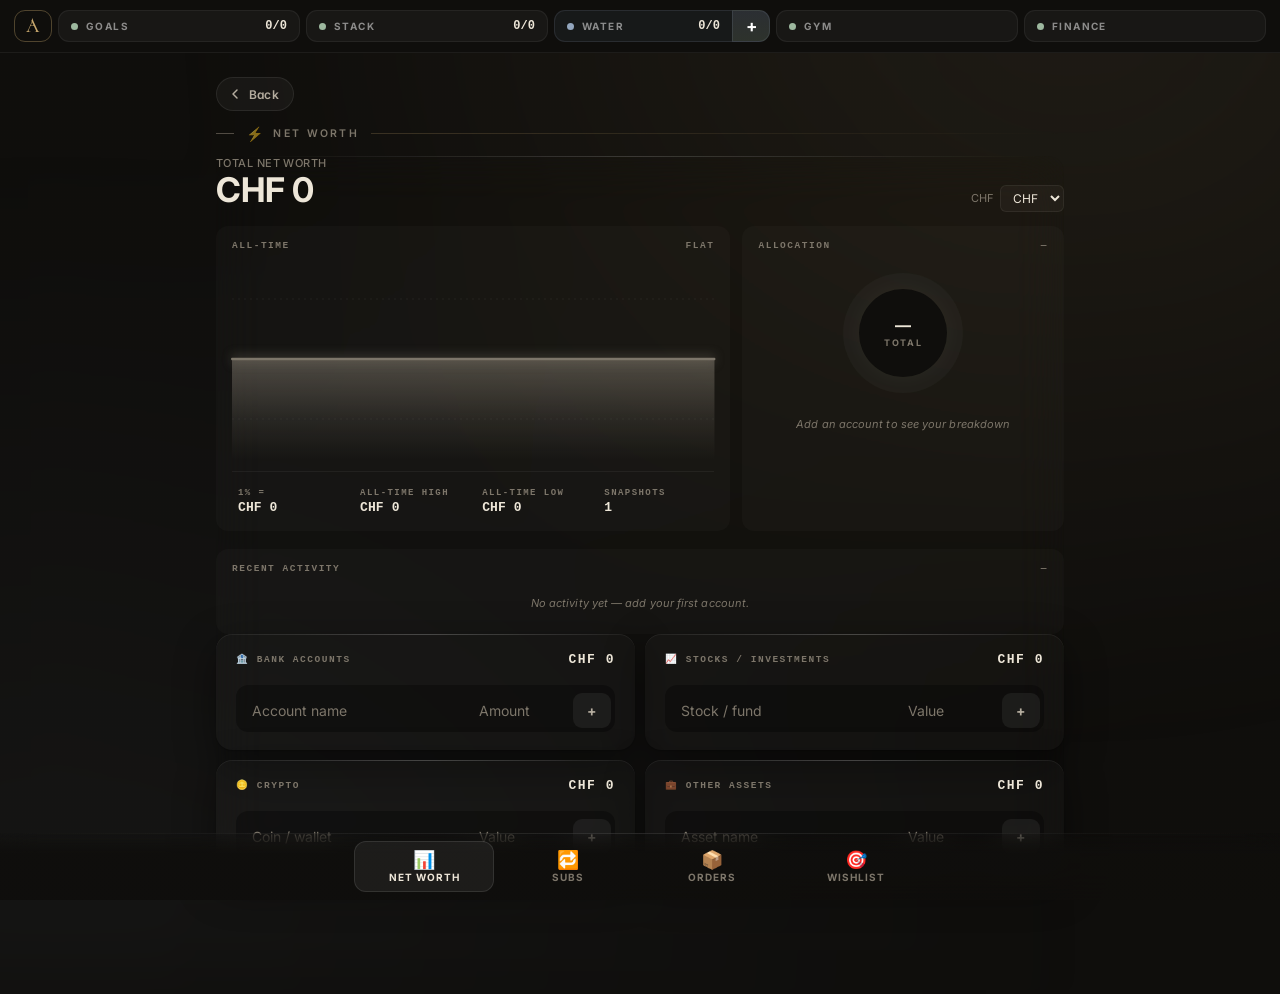
==== finance.html @ 8e0b755c "Restyle site with a quiet luxury theme Add shared theme.css (serif headings, warm charcoal, ivory te" ====
<!DOCTYPE html>
<html lang="en">
<head>
<meta charset="UTF-8">
<meta name="viewport" content="width=device-width, initial-scale=1, maximum-scale=1, user-scalable=no, viewport-fit=cover">
<meta name="theme-color" content="#0F0E0C">
<meta name="apple-mobile-web-app-status-bar-style" content="black-translucent">
<title>Finances</title>
<script src="topbar.js" defer></script>
<style>
:root {
  --bg: #0F0E0C;
  --bg-deep: #0F0E0C;
  --bg-card: rgba(255, 255, 255, 0.04);
  --bg-secondary: rgba(255, 255, 255, 0.035);
  --glass-bg: rgba(255, 255, 255, 0.04);
  --glass-border: transparent;
  --glass-border-strong: transparent;
  --glass-shadow:
    0 1px 0 0 rgba(255, 255, 255, 0.06) inset,
    0 12px 40px rgba(0, 0, 0, 0.45),
    0 1px 2px rgba(0, 0, 0, 0.25);
  --text-primary: #EDE6D8;
  --text-secondary: #B5AD9F;
  --text-tertiary: #7D766A;
  --text-quaternary: #4F4A42;
  --border: transparent;
  --border-soft: transparent;
  --accent: #E07658;
  --success: #9DB89F;
  --warning: #C9A96E;
  --danger: #C98A7A;
  --radius-sm: 8px;
  --radius-md: 12px;
  --radius-lg: 16px;
  --font: -apple-system, BlinkMacSystemFont, "Inter", "Segoe UI", Roboto, Helvetica, Arial, sans-serif;
  --font-mono: ui-monospace, "SF Mono", Menlo, Consolas, monospace;
  color-scheme: dark;
}

* { box-sizing: border-box; margin: 0; padding: 0; }

html, body {
  background: var(--bg-deep);
  color: var(--text-primary);
  font-family: var(--font);
  -webkit-font-smoothing: antialiased;
  min-height: 100%;
}

/* Backdrop — black with subtle warm + cool washes */
body::before {
  content: '';
  position: fixed;
  inset: -10%;
  z-index: -2;
  background:
    radial-gradient(60% 45% at 82% 14%, rgba(201, 169, 110, 0.16) 0%, transparent 55%),
    radial-gradient(55% 45% at 18% 90%, rgba(180, 180, 200, 0.06) 0%, transparent 55%),
    linear-gradient(180deg, #0F0E0C 0%, #0F0E0C 100%);
  filter: blur(40px) saturate(1.05);
  pointer-events: none;
}
body::after {
  content: '';
  position: fixed;
  inset: 0;
  z-index: -1;
  background-image: radial-gradient(rgba(255,255,255,0.014) 1px, transparent 1px);
  background-size: 3px 3px;
  opacity: 0.7;
  pointer-events: none;
}

.shell {
  max-width: 880px;
  margin: 0 auto;
  padding: 24px 16px 100px;   /* extra bottom padding so tab bar doesn't cover content */
}

/* ===== Back to dashboard ===== */
.fin-back-btn {
  display: inline-flex;
  align-items: center;
  gap: 6px;
  padding: 8px 14px 8px 10px;
  margin: 0 0 14px;
  background: rgba(255,255,255,0.04);
  border: 1px solid rgba(255,255,255,0.08);
  border-radius: 999px;
  color: var(--text-secondary);
  font-family: var(--font);
  font-size: 12px;
  font-weight: 600;
  letter-spacing: 0.02em;
  text-decoration: none;
  -webkit-tap-highlight-color: transparent;
  transition: background 0.15s ease, color 0.15s ease;
}
.fin-back-btn:hover, .fin-back-btn:active {
  background: rgba(255,255,255,0.07);
  color: var(--text-primary);
}
.fin-back-btn svg { display: block; }

/* ===== Bottom tab bar ===== */
.bottom-tabs {
  position: fixed;
  bottom: 0; left: 0; right: 0;
  z-index: 100;
  display: flex;
  justify-content: center;
  gap: 4px;
  padding: 8px max(12px, env(safe-area-inset-left)) calc(8px + env(safe-area-inset-bottom)) max(12px, env(safe-area-inset-right));
  background: linear-gradient(180deg, transparent, rgba(15, 14, 12,0.92) 30%);
  backdrop-filter: blur(20px);
  -webkit-backdrop-filter: blur(20px);
}
.bottom-tabs::before {
  content: '';
  position: absolute;
  top: 0; left: 12px; right: 12px;
  height: 1px;
  background: linear-gradient(90deg, transparent, rgba(255,255,255,0.10), transparent);
  pointer-events: none;
}
.bot-tab {
  flex: 1; max-width: 140px;
  display: flex; flex-direction: column; align-items: center; gap: 2px;
  background: transparent;
  border: 1px solid transparent;
  color: var(--text-tertiary);
  padding: 9px 14px 8px;
  border-radius: 12px;
  font-family: inherit;
  cursor: pointer;
  -webkit-tap-highlight-color: transparent;
  transition: background 0.15s, color 0.15s, border-color 0.15s;
}
.bot-tab:hover { color: var(--text-secondary); background: rgba(255,255,255,0.025); }
.bot-tab.active {
  color: var(--text-primary);
  background: rgba(255,255,255,0.06);
  border-color: rgba(255,255,255,0.10);
}
.bot-tab-icon { font-size: 18px; line-height: 1; }
.bot-tab-label {
  font-size: 10px; font-weight: 700;
  letter-spacing: 0.10em;
  text-transform: uppercase;
}

/* Sections: hide non-active when bottom tabs are in use */
.section[hidden] { display: none !important; }

/* Hide scrollbars everywhere */
html, body { scrollbar-width: none; -ms-overflow-style: none; }
*::-webkit-scrollbar { width: 0 !important; height: 0 !important; display: none !important; }

/* Section title with reorder controls */
.section { margin-bottom: 18px; }
.section-title {
  font-size: 10.5px;
  font-weight: 700;
  letter-spacing: 0.18em;
  text-transform: uppercase;
  color: var(--text-tertiary);
  margin-bottom: 14px;
  display: flex;
  align-items: center;
  gap: 12px;
}
.section-title::before {
  content: '';
  width: 18px;
  height: 1px;
  background: var(--text-tertiary);
  opacity: 0.6;
}
.section-title-text { display: inline-flex; align-items: center; gap: 8px; }
.section-title-text::before {
  content: '⚡';
  font-size: 14px;
  color: var(--text-tertiary);
  opacity: 0.5;
}
.section-reorder { display: inline-flex; gap: 6px; opacity: 0.5; }
.section-reorder button {
  background: transparent;
  border: none;
  color: var(--text-tertiary);
  cursor: pointer;
  font-size: 12px;
  padding: 0 4px;
  font-family: inherit;
  -webkit-tap-highlight-color: transparent;
}
.section-reorder button:hover { color: var(--text-primary); }
.section-title::after {
  content: '';
  flex: 1;
  height: 1px;
  background: linear-gradient(90deg, rgba(255,255,255,0.08), transparent);
}

/* Card */
.card {
  background: var(--glass-bg);
  border: 1px solid var(--glass-border);
  border-radius: var(--radius-lg);
  padding: 18px 20px;
  margin-bottom: 10px;
  backdrop-filter: blur(24px) saturate(1.2);
  -webkit-backdrop-filter: blur(24px) saturate(1.2);
  box-shadow: var(--glass-shadow);
  position: relative;
  overflow: hidden;
}
.card::before {
  content: '';
  position: absolute;
  top: 0; left: 14px; right: 14px;
  height: 1px;
  background: linear-gradient(90deg, transparent, rgba(255,255,255,0.16), transparent);
  pointer-events: none;
}
.card-grid {
  display: grid;
  grid-template-columns: repeat(auto-fit, minmax(220px, 1fr));
  gap: 10px;
}

/* Tag pills */
.tag {
  display: inline-flex;
  align-items: center;
  gap: 5px;
  font-size: 10.5px;
  padding: 3px 9px 3px 8px;
  border-radius: 999px;
  margin: 2px;
  font-weight: 700;
  letter-spacing: 0.04em;
  border: none;
  background: rgba(255, 255, 255, 0.05);
  color: var(--text-secondary);
  font-family: var(--font-mono);
  text-transform: uppercase;
}
.tag::before {
  content: '';
  width: 5px; height: 5px;
  border-radius: 50%;
  flex-shrink: 0;
  background: rgba(255,255,255,0.30);
}
.tag-green::before { background: #9DB89F; box-shadow: 0 0 6px rgba(157, 184, 159,0.55); }
.tag-green { background: rgba(157, 184, 159, 0.10); color: #8EE9B7; }
.pill-group { display: flex; flex-wrap: wrap; gap: 4px; margin-bottom: 10px; }

/* Empty state */
.empty-state {
  font-size: 11px;
  font-weight: 700;
  letter-spacing: 0.10em;
  text-transform: uppercase;
  color: var(--text-tertiary);
  text-align: center;
  padding: 16px 0;
  font-family: var(--font-mono);
  display: flex;
  align-items: center;
  justify-content: center;
  gap: 8px;
}
.empty-state::before {
  content: '';
  width: 5px; height: 5px;
  border-radius: 50%;
  background: var(--text-quaternary);
  flex-shrink: 0;
}

/* Quick-add composer */
.quick-add {
  display: flex;
  gap: 6px;
  align-items: stretch;
  margin-top: 10px;
  padding: 4px;
  background: rgba(0, 0, 0, 0.30);
  border-radius: 12px;
  border: none;
}
.quick-add input,
.quick-add input[type="text"],
.quick-add input[type="number"],
.quick-add input[type="date"],
.quick-add select {
  flex: 1;
  min-width: 0;
  background: transparent;
  border: none;
  outline: none;
  color: var(--text-primary);
  padding: 9px 12px;
  font-family: inherit;
  font-size: 14px;
}
.quick-add input::placeholder { color: var(--text-tertiary); }
.quick-add-btn {
  padding: 0 14px;
  background: rgba(255,255,255,0.06);
  border: none;
  color: var(--text-secondary);
  border-radius: 9px;
  font-family: inherit;
  font-size: 14px;
  font-weight: 700;
  cursor: pointer;
  white-space: nowrap;
}
.quick-add-btn:hover { background: rgba(255,255,255,0.12); color: var(--text-primary); }
.quick-add-btn:active { transform: scale(0.96); }

/* Custom list rows */
.custom-item {
  display: flex;
  align-items: center;
  gap: 10px;
  padding: 9px 12px;
  background: rgba(255,255,255,0.025);
  border: none;
  border-radius: 10px;
  margin-bottom: 5px;
  font-size: 13px;
  color: var(--text-primary);
}
.custom-item:hover { background: rgba(255,255,255,0.05); }
.custom-item .item-dot {
  width: 5px; height: 5px;
  border-radius: 50%;
  background: rgba(255,255,255,0.30);
  flex-shrink: 0;
}
.custom-item span { flex: 1; word-break: break-word; }
.custom-item .delete-x {
  background: transparent;
  border: none;
  color: var(--text-tertiary);
  cursor: pointer;
  font-size: 16px;
  padding: 2px 6px;
  border-radius: 6px;
  opacity: 0.5;
}
.custom-item:hover .delete-x { opacity: 1; }
.custom-item .delete-x:hover { color: #C98A7A; background: rgba(201, 138, 122,0.10); }

/* Inline label eyebrow */
.label {
  font-size: 9.5px;
  color: var(--text-tertiary);
  margin-bottom: 10px;
  font-weight: 800;
  text-transform: uppercase;
  letter-spacing: 0.16em;
  font-family: var(--font-mono);
}

/* ===== Net Worth ===== */
.nw-list { font-size: 13px; }
.nw-row {
  display: flex; justify-content: space-between; align-items: center;
  padding: 5px 0; gap: 8px; min-width: 0;
}
.nw-name {
  color: var(--text-primary); flex: 1 1 auto; min-width: 0;
  overflow: hidden; text-overflow: ellipsis; white-space: nowrap;
}
.nw-amt {
  font-weight: 600; color: var(--text-primary); flex-shrink: 0;
  font-variant-numeric: tabular-nums; font-family: var(--font-mono);
  font-size: 12px; white-space: nowrap;
}
.nw-name-edit, .nw-amt-edit {
  cursor: pointer; border-radius: 4px;
  padding: 2px 4px; margin: -2px -4px;
}
.nw-name-edit:hover, .nw-amt-edit:hover { background: rgba(255, 255, 255, 0.06); }
.nw-del {
  background: none; border: none;
  color: var(--text-tertiary); cursor: pointer;
  font-size: 14px; padding: 0 4px; line-height: 1;
  flex-shrink: 0;
}
.nw-del:hover { color: var(--danger); }

.nw-subcard {
  background: rgba(255,255,255,0.025) !important;
  border: none;
  margin-bottom: 0;
  min-width: 0;
  display: flex;
  flex-direction: column;
}
.nw-subcard .quick-add {
  border-top: none !important;
  display: grid;
  grid-template-columns: 1fr 100px auto;
  gap: 6px;
  align-items: stretch;
  margin-top: 8px;
  padding-top: 8px;
}
.nw-subcard .quick-add input {
  min-width: 0; width: 100%; max-width: none !important;
}
#netWorthTotal + * + .card-grid,
.section .card .card-grid {
  display: grid;
  grid-template-columns: repeat(2, minmax(0, 1fr));
  gap: 10px;
}
@media (max-width: 720px) {
  .section .card .card-grid { grid-template-columns: 1fr; }
}

/* Stock-style net-worth chart */
.nw-chart-wrap {
  margin: 14px 0 18px;
  padding: 14px 16px 12px;
  background: rgba(255, 255, 255, 0.025);
  border: none;
  border-radius: 12px;
  position: relative;
  overflow: hidden;
}
.nw-chart-head {
  display: flex;
  justify-content: space-between;
  align-items: center;
  margin-bottom: 8px;
  font-size: 9.5px;
  font-weight: 800;
  letter-spacing: 0.16em;
  text-transform: uppercase;
  font-family: var(--font-mono);
}
.nw-chart-label { color: var(--text-tertiary); }
.nw-chart-delta { font-variant-numeric: tabular-nums; color: var(--text-tertiary); }
.nw-chart-delta.up   { color: #9DB89F; }
.nw-chart-delta.down { color: #C98A7A; }
.nw-chart-svg {
  display: block;
  width: 100%;
  height: 200px;
  color: var(--text-tertiary);
  overflow: visible;
  transition: color 0.4s ease;
}
.nw-chart-grid {
  stroke: rgba(255,255,255,0.05);
  stroke-width: 1;
  stroke-dasharray: 2 4;
  vector-effect: non-scaling-stroke;
}
.nw-chart-empty {
  position: absolute;
  inset: 28px 16px 12px;
  font-size: 11px;
  color: var(--text-tertiary);
  text-align: center;
  font-style: italic;
  display: flex;
  align-items: center;
  justify-content: center;
  pointer-events: none;
}
.nw-chart-wrap.has-data .nw-chart-empty { display: none; }

/* Stats overlay sitting at the bottom of the chart card */
.nw-chart-stats {
  display: grid;
  grid-template-columns: repeat(4, 1fr);
  gap: 6px;
  margin-top: 12px;
  padding-top: 12px;
  border-top: 1px solid rgba(255,255,255,0.05);
}
@media (max-width: 720px) {
  .nw-chart-stats { grid-template-columns: repeat(2, 1fr); }
}
.nw-stat {
  display: flex; flex-direction: column; gap: 2px;
  padding: 4px 6px;
}
.nw-stat-label {
  font-size: 9px; letter-spacing: 0.16em; font-weight: 800;
  text-transform: uppercase; color: var(--text-tertiary);
  font-family: var(--font-mono);
}
.nw-stat-val {
  font-size: 13px; font-weight: 700;
  color: var(--text-primary);
  font-variant-numeric: tabular-nums;
  font-family: var(--font-mono);
  white-space: nowrap;
  overflow: hidden;
  text-overflow: ellipsis;
}

/* Two-column overview row: line chart + donut */
.nw-overview-grid {
  display: grid;
  grid-template-columns: 1.6fr 1fr;
  gap: 12px;
  margin: 14px 0 18px;
  align-items: stretch;
}
@media (max-width: 720px) {
  .nw-overview-grid { grid-template-columns: 1fr; }
}
.nw-overview-grid .nw-chart-wrap { margin: 0; }
.nw-donut-wrap {
  position: relative;
  padding: 14px 16px 12px;
  background: rgba(255, 255, 255, 0.025);
  border-radius: 12px;
  display: flex;
  flex-direction: column;
}
.nw-donut-stage {
  position: relative;
  width: 140px;
  height: 140px;
  margin: 4px auto 6px;
}
.nw-donut-svg {
  width: 140px; height: 140px;
  transform: rotate(-90deg);
  display: block;
}
.nw-donut-svg path {
  transition: opacity 0.18s, filter 0.25s;
}
/* Soft fade glow on the WHOLE donut, not per-path — much subtler, no outline */
.nw-donut-stage::after {
  content: '';
  position: absolute;
  inset: 18px;
  border-radius: 50%;
  background: radial-gradient(circle at center,
    rgba(157, 184, 159,0.18) 0%,
    rgba(157, 184, 159,0.08) 40%,
    transparent 70%);
  filter: blur(10px);
  pointer-events: none;
  z-index: -1;
}
.nw-donut-svg:hover path { opacity: 0.5; }
.nw-donut-svg path:hover { opacity: 1; }
.nw-donut-center {
  position: absolute; inset: 0;
  display: flex; flex-direction: column;
  align-items: center; justify-content: center;
  pointer-events: none;
  text-align: center;
}
.nw-donut-num {
  font-size: 16px; font-weight: 700;
  font-variant-numeric: tabular-nums;
  letter-spacing: -0.015em;
  color: var(--text-primary);
  line-height: 1;
}
.nw-donut-sub {
  font-size: 9px; letter-spacing: 0.18em; font-weight: 700;
  text-transform: uppercase; color: var(--text-tertiary);
  margin-top: 4px;
}
.nw-donut-empty {
  text-align: center;
  font-size: 11px; color: var(--text-tertiary);
  padding: 8px 0;
  font-style: italic;
}
.nw-donut-empty.hidden { display: none; }
.nw-donut-legend {
  margin-top: 8px;
  display: flex; flex-direction: column; gap: 4px;
}
.nw-leg {
  display: grid; grid-template-columns: 8px 1fr auto;
  gap: 8px; align-items: center;
  font-size: 11px;
  padding: 4px 6px;
  border-radius: 6px;
  font-variant-numeric: tabular-nums;
}
.nw-leg-dot {
  width: 8px; height: 8px; border-radius: 50%;
  box-shadow: 0 0 6px currentColor;
}
.nw-leg-name { color: var(--text-secondary); }
.nw-leg-pct {
  color: var(--text-primary); font-weight: 700;
  font-family: var(--font-mono);
  font-size: 10.5px;
}

/* ===== Activity log ===== */
.nw-activity {
  margin-top: 14px;
  padding: 14px 16px 12px;
  background: rgba(255, 255, 255, 0.025);
  border-radius: 12px;
}
.nw-activity-h {
  display: flex;
  justify-content: space-between;
  align-items: center;
  margin-bottom: 10px;
  font-size: 9.5px;
  font-weight: 800;
  letter-spacing: 0.16em;
  text-transform: uppercase;
  font-family: var(--font-mono);
}
.nw-activity-list {
  display: flex; flex-direction: column; gap: 6px;
  /* Show ~3 rows then scroll. Each row is ~44px + 6px gap. */
  max-height: 156px;
  overflow-y: auto;
  scrollbar-width: thin;
}
/* Subtle scroll affordance — shows there's more below */
.nw-activity-list::-webkit-scrollbar { width: 4px !important; display: block !important; }
.nw-activity-list::-webkit-scrollbar-thumb { background: rgba(255,255,255,0.10); border-radius: 2px; }
.nw-activity-list::-webkit-scrollbar-track { background: transparent; }
.nw-activity-row {
  display: grid; grid-template-columns: 4px 1fr auto auto;
  gap: 10px; align-items: center;
  padding: 8px 12px;
  background: rgba(255,255,255,0.025);
  border-radius: 8px;
  font-size: 12.5px;
  transition: background 0.15s;
}
.nw-activity-row:hover { background: rgba(255,255,255,0.05); }
.nw-activity-bar {
  width: 4px; height: 24px; border-radius: 2px;
  flex-shrink: 0;
  box-shadow: 0 0 6px currentColor;
}
.nw-activity-info {
  min-width: 0;
  display: flex; flex-direction: column; gap: 1px;
}
.nw-activity-name {
  color: var(--text-primary); font-weight: 600;
  white-space: nowrap; overflow: hidden; text-overflow: ellipsis;
  font-size: 13px;
}
.nw-activity-meta {
  font-size: 10.5px; color: var(--text-tertiary);
  font-family: var(--font-mono);
  letter-spacing: 0.04em;
  text-transform: uppercase;
}
.nw-activity-amt {
  font-size: 13px; font-weight: 700;
  font-variant-numeric: tabular-nums;
  font-family: var(--font-mono);
  white-space: nowrap;
}
.nw-activity-amt.up   { color: #9DB89F; }
.nw-activity-amt.down { color: #C98A7A; }
.nw-activity-date {
  font-size: 10.5px; color: var(--text-tertiary);
  font-family: var(--font-mono);
  white-space: nowrap;
  font-variant-numeric: tabular-nums;
}
.nw-activity-empty {
  text-align: center; padding: 12px 0;
  color: var(--text-tertiary); font-size: 11px;
  font-style: italic;
}
.nw-activity-empty.hidden { display: none; }
.nw-activity-list.hidden { display: none; }

/* ============================================================
   ORDERS — full-spec form (name, cost, ccy, from-category, date)
   ============================================================ */
.ord-add-card {
  background: rgba(255,255,255,0.025) !important;
  border: 1px solid rgba(255,255,255,0.05) !important;
}
.ord-add-eyebrow {
  font-size: 10px; letter-spacing: 0.18em; font-weight: 800;
  text-transform: uppercase; color: var(--text-tertiary);
  font-family: var(--font-mono);
  margin-bottom: 10px;
}
.ord-add-grid {
  display: grid;
  grid-template-columns: 1.6fr 1fr 0.8fr 1.1fr 1.1fr auto;
  gap: 6px; align-items: stretch;
  padding: 4px;
  background: rgba(0, 0, 0, 0.30);
  border-radius: 12px;
}
@media (max-width: 720px) {
  .ord-add-grid { grid-template-columns: 1fr 1fr; }
  .ord-add-grid .ord-input-name { grid-column: 1 / -1; }
  .ord-add-grid .ord-add-btn    { grid-column: 1 / -1; }
}
.ord-input {
  background: transparent; border: none; outline: none;
  color: var(--text-primary);
  font-family: inherit; font-size: 13px;
  padding: 9px 10px;
  min-width: 0;
  -moz-appearance: textfield;
}
.ord-input::-webkit-outer-spin-button,
.ord-input::-webkit-inner-spin-button { -webkit-appearance: none; margin: 0; }
.ord-input::placeholder { color: var(--text-tertiary); }
.ord-input-cost { text-align: right; font-variant-numeric: tabular-nums; font-weight: 600; }
.ord-input-ccy, .ord-input-from {
  background: rgba(255,255,255,0.04);
  border-radius: 8px;
  cursor: pointer; font-weight: 600;
  appearance: none; -webkit-appearance: none;
  text-align: center;
}
.ord-input-from { font-size: 12px; }
.ord-add-btn {
  padding: 0 14px;
  background: linear-gradient(180deg, #9DB89F, #4ED4A0);
  color: #04201A; border: none;
  border-radius: 9px;
  font-family: inherit; font-size: 13px; font-weight: 700;
  cursor: pointer; white-space: nowrap;
  box-shadow: 0 4px 14px rgba(157, 184, 159,0.22);
  transition: transform 0.12s, box-shadow 0.18s;
}
.ord-add-btn:hover { transform: translateY(-1px); box-shadow: 0 6px 18px rgba(157, 184, 159,0.36); }
.ord-add-btn:active { transform: scale(0.97); }
.ord-add-preview {
  margin-top: 10px; padding: 8px 12px;
  background: rgba(157, 184, 159,0.06);
  border: 1px solid rgba(157, 184, 159,0.14);
  border-radius: 8px;
  font-size: 12px; color: var(--text-secondary);
  font-family: var(--font-mono);
}
.ord-add-preview.warn { background: rgba(201, 169, 110,0.08); border-color: rgba(201, 169, 110,0.20); color: #C9A96E; }
.ord-add-preview.bad  { background: rgba(201, 138, 122,0.08); border-color: rgba(201, 138, 122,0.20); color: #C98A7A; }

.ord-section-h {
  display: flex; justify-content: space-between; align-items: baseline;
  margin: 18px 4px 8px;
}
.ord-section-label {
  font-size: 10px; letter-spacing: 0.18em; font-weight: 800;
  text-transform: uppercase; color: var(--text-tertiary);
  font-family: var(--font-mono);
}
.ord-section-count {
  font-size: 11px; color: var(--text-tertiary);
  font-family: var(--font-mono);
  font-variant-numeric: tabular-nums;
}

.ord-card {
  background: rgba(255,255,255,0.025);
  border-radius: 14px;
  padding: 14px 16px;
  margin-bottom: 8px;
  border-left: 3px solid var(--text-tertiary);
  transition: background 0.15s;
}
.ord-card:hover { background: rgba(255,255,255,0.045); }
.ord-card.cat-bank   { border-left-color: #93A6BE; }
.ord-card.cat-stocks { border-left-color: #9DB89F; }
.ord-card.cat-crypto { border-left-color: #C9A96E; }
.ord-card.cat-other  { border-left-color: #A99BB8; }
.ord-card-h {
  display: grid; grid-template-columns: 1fr auto auto;
  gap: 12px; align-items: baseline;
}
.ord-card-name {
  font-size: 15px; font-weight: 700;
  color: var(--text-primary);
  white-space: nowrap; overflow: hidden; text-overflow: ellipsis;
}
.ord-card-amt {
  font-size: 17px; font-weight: 700;
  color: var(--text-primary);
  font-variant-numeric: tabular-nums;
  font-family: var(--font-mono);
  white-space: nowrap;
}
.ord-card-x {
  background: transparent; border: 1px solid rgba(255,255,255,0.08);
  color: var(--text-tertiary);
  cursor: pointer; font-size: 14px;
  padding: 4px 9px; border-radius: 6px;
  font-family: inherit; line-height: 1;
}
.ord-card-x:hover { color: #C98A7A; }
.ord-card-meta {
  display: flex; flex-wrap: wrap; gap: 10px;
  margin-top: 8px;
  font-size: 11px;
  font-family: var(--font-mono);
  color: var(--text-tertiary);
}
.ord-meta-pill {
  display: inline-flex; align-items: center; gap: 5px;
  padding: 3px 9px; border-radius: 999px;
  background: rgba(255,255,255,0.04);
  font-weight: 700;
  letter-spacing: 0.04em;
}
.ord-meta-pill.from { color: var(--text-secondary); }
.ord-meta-pill.pct.good { color: #9DB89F; background: rgba(157, 184, 159,0.10); }
.ord-meta-pill.pct.warn { color: #C9A96E; background: rgba(201, 169, 110,0.10); }
.ord-meta-pill.pct.bad  { color: #C98A7A; background: rgba(201, 138, 122,0.10); }
.ord-meta-pill.date { color: var(--text-secondary); }
.ord-meta-pill.date.soon { color: #C9A96E; background: rgba(201, 169, 110,0.10); }
.ord-meta-pill.date.today { color: #9DB89F; background: rgba(157, 184, 159,0.10); }
.ord-meta-pill.date.past { color: #C98A7A; background: rgba(201, 138, 122,0.10); }

.ord-empty-card {
  text-align: center; padding: 32px 20px;
  background: rgba(255,255,255,0.025);
  border-radius: 14px;
  border: 1px dashed rgba(255,255,255,0.08);
}
.ord-empty-card.hidden { display: none; }
.ord-empty-icon {
  font-size: 36px; margin-bottom: 8px;
  opacity: 0.6;
}
.ord-empty-title {
  font-size: 15px; font-weight: 700;
  color: var(--text-primary); margin-bottom: 4px;
}
.ord-empty-sub {
  font-size: 12px; color: var(--text-tertiary);
  line-height: 1.5; max-width: 360px; margin: 0 auto;
}

/* ============================================================
   WISHLIST — premium polished UI
   ============================================================ */
/* Hero card */
.wish-hero {
  background: linear-gradient(135deg, rgba(169, 155, 184,0.08), rgba(157, 184, 159,0.04)) !important;
  border: 1px solid rgba(169, 155, 184,0.18) !important;
  position: relative; overflow: hidden;
}
.wish-hero::after {
  content: '';
  position: absolute;
  top: -40px; right: -40px;
  width: 160px; height: 160px;
  border-radius: 50%;
  background: radial-gradient(circle, rgba(169, 155, 184,0.18), transparent 70%);
  filter: blur(20px);
  pointer-events: none;
}
.wish-hero-top {
  display: flex; justify-content: space-between; align-items: flex-end;
  gap: 16px; margin-bottom: 14px; position: relative;
}
.wish-hero-eyebrow {
  font-size: 10px; letter-spacing: 0.20em; font-weight: 700;
  text-transform: uppercase; color: var(--text-tertiary);
  margin-bottom: 6px;
}
.wish-hero-num {
  font-size: 32px; font-weight: 700; letter-spacing: -0.025em;
  font-variant-numeric: tabular-nums; line-height: 1;
  color: var(--text-primary);
}
.wish-hero-pct-wrap { text-align: right; }
.wish-hero-pct-label {
  font-size: 10px; letter-spacing: 0.16em; font-weight: 700;
  text-transform: uppercase; color: var(--text-tertiary);
  font-family: var(--font-mono);
  margin-bottom: 4px;
}
.wish-hero-pct-num {
  font-size: 22px; font-weight: 700;
  font-variant-numeric: tabular-nums;
  font-family: var(--font-mono);
  color: #A99BB8;
}
.wish-hero-pct-num.warn { color: #C9A96E; }
.wish-hero-pct-num.bad  { color: #C98A7A; }
.wish-hero-bar {
  height: 6px; border-radius: 3px;
  background: rgba(255,255,255,0.06);
  overflow: hidden; position: relative;
}
.wish-hero-bar-fill {
  height: 100%; border-radius: 3px;
  background: linear-gradient(90deg, #A99BB8, #9DB89F);
  box-shadow: 0 0 8px rgba(169, 155, 184,0.5);
  transition: width 0.4s ease;
}
.wish-hero-foot {
  font-size: 11.5px; color: var(--text-tertiary);
  margin-top: 10px; position: relative;
  font-family: var(--font-mono);
}

/* Add card */
.wish-add-card {
  background: rgba(255,255,255,0.025) !important;
  border: 1px solid rgba(255,255,255,0.05) !important;
}
.wish-add-eyebrow {
  font-size: 10px; letter-spacing: 0.18em; font-weight: 800;
  text-transform: uppercase; color: var(--text-tertiary);
  font-family: var(--font-mono);
  margin-bottom: 10px;
}
.wish-add-row {
  display: flex; gap: 6px; align-items: stretch;
  flex-wrap: wrap;
  padding: 4px;
  background: rgba(0, 0, 0, 0.30);
  border-radius: 12px;
}
.wish-input {
  background: transparent; border: none; outline: none;
  color: var(--text-primary);
  font-family: inherit; font-size: 14px;
  padding: 9px 12px;
  -moz-appearance: textfield;
}
.wish-input::-webkit-outer-spin-button,
.wish-input::-webkit-inner-spin-button { -webkit-appearance: none; margin: 0; }
.wish-input::placeholder { color: var(--text-tertiary); }
.wish-input-name { flex: 2; min-width: 160px; }
.wish-input-amt  { flex: 1; min-width: 80px; max-width: 110px; text-align: right; font-variant-numeric: tabular-nums; }
.wish-input-ccy {
  flex: 0 1 80px;
  background: rgba(255,255,255,0.04);
  border-radius: 9px;
  color: var(--text-primary);
  font-family: inherit; font-size: 12px;
  font-weight: 600;
  cursor: pointer;
  appearance: none; -webkit-appearance: none;
  text-align: center;
}
.wish-add-btn {
  padding: 0 18px;
  background: linear-gradient(180deg, #A99BB8, #9F7DD4);
  color: #ffffff; border: none;
  border-radius: 9px;
  font-family: inherit; font-size: 14px; font-weight: 700;
  cursor: pointer;
  white-space: nowrap;
  box-shadow: 0 4px 14px rgba(169, 155, 184,0.30);
  transition: transform 0.12s, box-shadow 0.18s;
}
.wish-add-btn:hover { transform: translateY(-1px); box-shadow: 0 6px 18px rgba(169, 155, 184,0.45); }
.wish-add-btn:active { transform: scale(0.97); }

.wish-section-h {
  display: flex; justify-content: space-between; align-items: baseline;
  margin: 18px 4px 8px;
}
.wish-section-label {
  font-size: 10px; letter-spacing: 0.18em; font-weight: 800;
  text-transform: uppercase; color: var(--text-tertiary);
  font-family: var(--font-mono);
}
.wish-section-count {
  font-size: 11px; color: var(--text-tertiary);
  font-family: var(--font-mono);
  font-variant-numeric: tabular-nums;
}

.wish-empty-card {
  text-align: center; padding: 32px 20px;
  background: rgba(255,255,255,0.025);
  border-radius: 14px;
  border: 1px dashed rgba(255,255,255,0.08);
}
.wish-empty-card.hidden { display: none; }
.wish-empty-icon {
  font-size: 36px; margin-bottom: 8px;
  opacity: 0.6;
}
.wish-empty-title {
  font-size: 15px; font-weight: 700;
  color: var(--text-primary); margin-bottom: 4px;
}
.wish-empty-sub {
  font-size: 12px; color: var(--text-tertiary);
  line-height: 1.5; max-width: 320px; margin: 0 auto;
}

/* ===== Wishlist rows ===== */
.wish-row {
  background: rgba(255,255,255,0.025);
  border-radius: 12px;
  padding: 12px 14px;
  margin-bottom: 8px;
}
.wish-row-h {
  display: grid;
  grid-template-columns: 1fr auto auto;
  gap: 12px;
  align-items: center;
}
.wish-row-info { min-width: 0; }
.wish-row-name {
  font-weight: 600; color: var(--text-primary);
  font-size: 14px;
}
.wish-row-meta {
  font-size: 11px; color: var(--text-tertiary);
  margin-top: 2px;
  font-family: var(--font-mono);
}
.wish-row-amt-wrap { text-align: right; line-height: 1.1; }
.wish-row-amt {
  font-size: 17px; font-weight: 700;
  color: var(--text-primary);
  font-variant-numeric: tabular-nums;
  font-family: var(--font-mono);
}
.wish-row-pct {
  font-size: 10.5px; font-weight: 700;
  margin-top: 3px;
  font-family: var(--font-mono);
  letter-spacing: 0.04em;
  text-transform: uppercase;
}
.wish-row-pct.good { color: #9DB89F; }
.wish-row-pct.warn { color: #C9A96E; }
.wish-row-pct.bad  { color: #C98A7A; }
.wish-row-pct.flat { color: var(--text-tertiary); }
.wish-row-x {
  background: transparent; border: 1px solid rgba(255,255,255,0.10);
  color: var(--text-tertiary);
  cursor: pointer; font-size: 14px;
  padding: 4px 8px; border-radius: 6px;
  font-family: inherit; line-height: 1;
}
.wish-row-x:hover { color: #C98A7A; }
.wish-row-bar {
  height: 5px; border-radius: 3px;
  background: rgba(255,255,255,0.04);
  margin-top: 10px;
  overflow: hidden;
}
.wish-row-bar-fill {
  height: 100%; border-radius: 3px;
  transition: width 0.3s ease;
}
.wish-row-bar-fill.good { background: #9DB89F; box-shadow: 0 0 6px rgba(157, 184, 159,0.5); }
.wish-row-bar-fill.warn { background: #C9A96E; box-shadow: 0 0 6px rgba(201, 169, 110,0.5); }
.wish-row-bar-fill.bad  { background: #C98A7A; box-shadow: 0 0 6px rgba(201, 138, 122,0.5); }
.wish-row-bar-fill.flat { background: rgba(255,255,255,0.20); }

/* ============================================================
   FINANCE TICKER — rotating Nasdaq-style subscription renewal
   header at the very top of the finances section.
   ============================================================ */
.finance-ticker {
  display: flex; align-items: center;
  gap: 12px;
  padding: 10px 14px;
  margin-bottom: 18px;
  background: linear-gradient(90deg, rgba(157, 184, 159,0.06), rgba(147, 166, 190,0.04));
  border: 1px solid rgba(157, 184, 159,0.14);
  border-radius: 12px;
  font-family: var(--font-mono);
  font-size: 12px;
  overflow: hidden;
  position: relative;
  min-height: 38px;
  transition: background 0.4s, border-color 0.4s;
}
.finance-ticker.hidden { display: none; }
.finance-ticker.urgent {
  background: linear-gradient(90deg, rgba(201, 138, 122,0.10), rgba(201, 138, 122,0.04));
  border-color: rgba(201, 138, 122,0.30);
  animation: tickerPulse 1.2s ease-in-out infinite;
}
@keyframes tickerPulse {
  0%, 100% { box-shadow: 0 0 0 0 rgba(201, 138, 122,0.0); }
  50%      { box-shadow: 0 0 14px 0 rgba(201, 138, 122,0.30); }
}
.ticker-tag {
  font-size: 9.5px; letter-spacing: 0.18em; font-weight: 800;
  text-transform: uppercase; color: var(--text-tertiary);
  padding: 3px 8px;
  background: rgba(0,0,0,0.30);
  border-radius: 999px;
  flex-shrink: 0;
}
.finance-ticker.urgent .ticker-tag { color: #C98A7A; background: rgba(201, 138, 122,0.10); }
.ticker-stream {
  flex: 1;
  min-width: 0;
  position: relative;
  overflow: hidden;
  height: 18px;
}
.ticker-item {
  position: absolute; inset: 0;
  display: flex; align-items: center; gap: 12px;
  white-space: nowrap;
  opacity: 0;
  transform: translateY(8px);
  transition: opacity 0.35s, transform 0.35s;
  font-variant-numeric: tabular-nums;
  color: var(--text-secondary);
}
.ticker-item.active {
  opacity: 1;
  transform: translateY(0);
}
.ticker-item-name {
  font-weight: 700;
  color: var(--text-primary);
  letter-spacing: 0.04em;
  text-transform: uppercase;
}
.ticker-item-amt {
  font-weight: 700;
  color: #9DB89F;
}
.finance-ticker.urgent .ticker-item-amt { color: #C98A7A; }
.ticker-item-days {
  color: var(--text-tertiary);
  letter-spacing: 0.06em;
  text-transform: uppercase;
  font-size: 11px;
}
.finance-ticker.urgent .ticker-item-days {
  color: #C98A7A;
  font-weight: 700;
}
.ticker-dots {
  display: flex; gap: 4px;
  flex-shrink: 0;
}
.ticker-dot {
  width: 5px; height: 5px;
  border-radius: 50%;
  background: rgba(255,255,255,0.18);
  transition: background 0.2s;
}
.ticker-dot.active { background: #9DB89F; }
.finance-ticker.urgent .ticker-dot.active { background: #C98A7A; }

/* ============================================================
   DEDUCT-FROM-NW BUTTON & CHOOSER (in order cards)
   ============================================================ */
.ord-card-foot {
  margin-top: 10px;
  padding-top: 10px;
  border-top: 1px dashed rgba(255,255,255,0.06);
  display: flex; flex-wrap: wrap; gap: 8px;
  align-items: center;
}
.ord-deduct-btn {
  background: linear-gradient(180deg, rgba(147, 166, 190,0.18), rgba(147, 166, 190,0.08));
  border: 1px solid rgba(147, 166, 190,0.30);
  color: #BFE3F8;
  font-family: inherit;
  font-size: 11.5px;
  font-weight: 700;
  letter-spacing: 0.06em;
  text-transform: uppercase;
  padding: 7px 12px;
  border-radius: 8px;
  cursor: pointer;
  transition: transform 0.12s, background 0.18s, box-shadow 0.18s;
}
.ord-deduct-btn:hover {
  background: linear-gradient(180deg, rgba(147, 166, 190,0.28), rgba(147, 166, 190,0.12));
  box-shadow: 0 4px 14px rgba(147, 166, 190,0.22);
  transform: translateY(-1px);
}
.ord-deduct-btn:active { transform: scale(0.97); }
.ord-deducted-pill {
  display: inline-flex; align-items: center; gap: 6px;
  font-family: var(--font-mono);
  font-size: 11px;
  font-weight: 700;
  letter-spacing: 0.06em;
  text-transform: uppercase;
  color: #9DB89F;
  background: rgba(157, 184, 159,0.10);
  border: 1px solid rgba(157, 184, 159,0.20);
  padding: 5px 10px;
  border-radius: 999px;
}
.ord-deducted-pill::before {
  content: '✓';
  font-size: 12px;
}
.ord-deduct-undo {
  background: transparent;
  border: 1px solid rgba(255,255,255,0.10);
  color: var(--text-tertiary);
  font-family: inherit;
  font-size: 10.5px;
  letter-spacing: 0.06em;
  text-transform: uppercase;
  padding: 4px 9px;
  border-radius: 6px;
  cursor: pointer;
}
.ord-deduct-undo:hover { color: var(--text-primary); border-color: rgba(255,255,255,0.20); }

.ord-deduct-chooser {
  margin-top: 10px;
  padding: 12px;
  background: rgba(0,0,0,0.30);
  border: 1px solid rgba(147, 166, 190,0.18);
  border-radius: 10px;
}
.ord-deduct-chooser-title {
  font-size: 10px; letter-spacing: 0.18em; font-weight: 800;
  text-transform: uppercase; color: var(--text-tertiary);
  font-family: var(--font-mono);
  margin-bottom: 8px;
}
.ord-deduct-options {
  display: flex; flex-wrap: wrap; gap: 6px;
  margin-bottom: 8px;
}
.ord-deduct-opt {
  background: rgba(255,255,255,0.04);
  border: 1px solid rgba(255,255,255,0.06);
  color: var(--text-primary);
  font-family: inherit;
  font-size: 12px;
  font-weight: 600;
  padding: 7px 12px;
  border-radius: 8px;
  cursor: pointer;
  transition: background 0.15s, border-color 0.15s;
}
.ord-deduct-opt:hover {
  background: rgba(147, 166, 190,0.10);
  border-color: rgba(147, 166, 190,0.30);
}
.ord-deduct-opt small {
  display: block;
  font-size: 10px;
  font-family: var(--font-mono);
  color: var(--text-tertiary);
  margin-top: 2px;
  font-weight: 500;
  letter-spacing: 0.04em;
}
.ord-deduct-opt.insufficient {
  opacity: 0.45;
  cursor: not-allowed;
}
.ord-deduct-opt.insufficient:hover {
  background: rgba(255,255,255,0.04);
  border-color: rgba(255,255,255,0.06);
}
.ord-deduct-cancel {
  background: transparent;
  border: none;
  color: var(--text-tertiary);
  font-family: inherit;
  font-size: 11px;
  cursor: pointer;
  text-decoration: underline;
}
.ord-card.is-deducted { opacity: 0.85; }
.ord-card.is-deducted .ord-card-name { text-decoration: line-through; text-decoration-thickness: 1px; text-decoration-color: rgba(255,255,255,0.20); }
.ord-meta-pill.pct.frozen { font-style: italic; }
.ord-meta-pill.pct.frozen::after { content: ' · frozen'; opacity: 0.6; font-style: normal; }

/* ============================================================
   SUBSCRIPTION ROW URGENT FLASH — fires when the renewal is
   ≤ 5 days away (including today / tomorrow / past).
   ============================================================ */
.sub-row.is-urgent {
  background: linear-gradient(135deg, rgba(201, 138, 122,0.14), rgba(201, 138, 122,0.06)) !important;
  border: 1px solid rgba(201, 138, 122,0.30) !important;
  animation: subRowPulse 1.4s ease-in-out infinite;
}
.sub-row.is-urgent .sub-renew-line {
  color: #C98A7A !important;
  font-weight: 700;
}
@keyframes subRowPulse {
  0%, 100% { box-shadow: 0 0 0 0 rgba(201, 138, 122,0); }
  50%      { box-shadow: 0 0 16px 0 rgba(201, 138, 122,0.32); }
}

/* ============================================================
   DESKTOP / TABLET: lay the Subs add form out as a clean 4-column
   grid so the 8 controls (name, amount, ccy, period, date, from,
   auto-deduct, +add) sit in two readable rows instead of cramming
   into one squashed row.
   ============================================================ */
@media (min-width: 601px) {
  [data-section="subs"] .quick-add {
    display: grid !important;
    grid-template-columns: 2fr 1fr 1fr 1fr;
    gap: 8px !important;
    align-items: stretch;
  }
  [data-section="subs"] .quick-add > * {
    flex: none !important;
    min-width: 0 !important;
    max-width: none !important;
    width: 100%;
  }
  [data-section="subs"] .quick-add .date-field,
  [data-section="subs"] .quick-add .sub-auto-toggle {
    box-sizing: border-box;
  }
}

/* ============================================================
   MOBILE: stack every "add" composer (Subs / Orders / Wishlist)
   vertically with full-width tappable fields + a big Add button.
   Without this the forms squeeze 5-6 controls into one row and
   become unusable on a phone.
   ============================================================ */
@media (max-width: 600px) {
  /* ---------- Subscriptions add row ---------- */
  [data-section="subs"] .quick-add {
    flex-direction: column;
    align-items: stretch;
    padding: 8px;
    gap: 8px;
  }
  [data-section="subs"] .quick-add input,
  [data-section="subs"] .quick-add select,
  [data-section="subs"] .quick-add button {
    flex: none !important;
    max-width: none !important;
    min-width: 0 !important;
    width: 100%;
    padding: 12px 14px !important;
    font-size: 15px !important;
  }

  /* ---------- Orders add grid ---------- */
  .ord-add-grid {
    grid-template-columns: 1fr !important;
    gap: 8px;
    padding: 8px;
  }
  .ord-add-grid .ord-input,
  .ord-add-grid .ord-add-btn {
    width: 100%;
    padding: 12px 14px !important;
    font-size: 15px !important;
    text-align: left;
  }
  .ord-add-grid .ord-input-cost { text-align: right; }
  .ord-add-grid .ord-input-ccy,
  .ord-add-grid .ord-input-from { text-align: center; }
  .ord-add-grid .ord-add-btn { text-align: center; }

  /* ---------- Wishlist add row ---------- */
  .wish-add-row {
    flex-direction: column;
    align-items: stretch;
    padding: 8px;
    gap: 8px;
  }
  .wish-add-row .wish-input,
  .wish-add-row .wish-add-btn {
    flex: none !important;
    max-width: none !important;
    min-width: 0 !important;
    width: 100%;
    padding: 12px 14px !important;
    font-size: 15px !important;
  }
  .wish-add-row .wish-input-amt { text-align: right; }
  .wish-add-row .wish-input-ccy { text-align: center; }

  /* ---------- Bigger close (×) and edit buttons in rows ---------- */
  .ord-card-x, .wish-row-x {
    padding: 8px 12px !important;
    font-size: 16px !important;
  }
}

/* ============================================================
   DATE FIELDS — wrap each date input in a label that shows a
   📅 emoji prefix so it's obvious what the field is. The native
   picker icon gets a dark-mode filter so it shows up on the
   dark background instead of vanishing into it.
   ============================================================ */
.date-field {
  display: inline-flex;
  align-items: center;
  gap: 8px;
  padding: 9px 12px;
  background: var(--bg-card);
  border: 0.5px solid rgba(255,255,255,0.10);
  border-radius: var(--radius-md);
  font-family: inherit;
  color: var(--text-primary);
  min-width: 0;
  cursor: pointer;
}
.date-field .date-emoji {
  font-size: 15px;
  line-height: 1;
  flex-shrink: 0;
}
.date-field input[type="date"] {
  background: transparent !important;
  border: none !important;
  outline: none;
  color: var(--text-primary);
  font-family: inherit;
  font-size: 13px;
  padding: 0 !important;
  margin: 0 !important;
  min-width: 0;
  flex: 1;
  width: 100%;
  color-scheme: dark;
}
input[type="date"] { color-scheme: dark; }
input[type="date"]::-webkit-calendar-picker-indicator {
  filter: invert(0.85);
  opacity: 0.7;
  cursor: pointer;
}
@media (max-width: 600px) {
  .date-field {
    width: 100%;
    padding: 12px 14px;
  }
  .date-field input[type="date"] { font-size: 15px !important; }
}

/* ============================================================
   SUBSCRIPTION AUTO-DEDUCT TOGGLE
   ============================================================ */
.sub-auto-toggle {
  display: inline-flex;
  align-items: center;
  gap: 8px;
  padding: 6px 12px;
  background: var(--bg-card);
  border: 0.5px solid rgba(255,255,255,0.10);
  border-radius: var(--radius-md);
  cursor: pointer;
  -webkit-tap-highlight-color: transparent;
  user-select: none;
  font-family: inherit;
  font-size: 12px;
  color: var(--text-secondary);
}
.sub-auto-toggle input[type="checkbox"] {
  position: absolute;
  opacity: 0;
  pointer-events: none;
}
.sub-auto-track {
  position: relative;
  display: inline-block;
  width: 30px;
  height: 16px;
  border-radius: 999px;
  background: rgba(255,255,255,0.10);
  transition: background 0.2s;
  flex-shrink: 0;
}
.sub-auto-thumb {
  position: absolute;
  top: 2px; left: 2px;
  width: 12px; height: 12px;
  border-radius: 50%;
  background: #EDE6D8;
  transition: transform 0.2s, background 0.2s;
}
.sub-auto-toggle input:checked ~ .sub-auto-track {
  background: #9DB89F;
}
.sub-auto-toggle input:checked ~ .sub-auto-track .sub-auto-thumb {
  transform: translateX(14px);
  background: #04201A;
}
.sub-auto-toggle input:checked ~ .sub-auto-label {
  color: #9DB89F;
  font-weight: 700;
}
.sub-auto-label {
  font-size: 11px;
  letter-spacing: 0.04em;
  text-transform: uppercase;
  font-weight: 600;
  white-space: nowrap;
}

/* In-row toggle (smaller) for individual sub rows */
.sub-row-toggle {
  display: inline-flex;
  align-items: center;
  gap: 6px;
  padding: 4px 8px;
  background: rgba(255,255,255,0.04);
  border: 1px solid rgba(255,255,255,0.08);
  border-radius: 999px;
  cursor: pointer;
  -webkit-tap-highlight-color: transparent;
  user-select: none;
  font-family: var(--font-mono);
  font-size: 9.5px;
  letter-spacing: 0.08em;
  text-transform: uppercase;
  color: var(--text-tertiary);
  font-weight: 700;
}
.sub-row-toggle.is-on {
  background: rgba(157, 184, 159,0.10);
  border-color: rgba(157, 184, 159,0.30);
  color: #9DB89F;
}
.sub-row-toggle .sub-row-toggle-dot {
  width: 6px; height: 6px; border-radius: 50%;
  background: rgba(255,255,255,0.25);
}
.sub-row-toggle.is-on .sub-row-toggle-dot {
  background: #9DB89F;
  box-shadow: 0 0 6px rgba(157, 184, 159,0.7);
}

.sub-from-pill {
  display: inline-flex;
  align-items: center;
  gap: 4px;
  padding: 3px 8px;
  background: rgba(147, 166, 190,0.10);
  border: 1px solid rgba(147, 166, 190,0.20);
  border-radius: 999px;
  font-family: var(--font-mono);
  font-size: 10px;
  letter-spacing: 0.04em;
  color: #BFE3F8;
  font-weight: 700;
}

@media (max-width: 600px) {
  .sub-auto-toggle { width: 100%; justify-content: space-between; padding: 12px 14px; }
}
</style>
<link rel="stylesheet" href="theme.css">
</head>
<body>
<div class="shell">

<!-- ===== BACK BUTTON ===== -->
<a href="index.html" class="fin-back-btn" aria-label="Back to dashboard">
  <svg width="16" height="16" viewBox="0 0 24 24" fill="none" stroke="currentColor" stroke-width="2.2" stroke-linecap="round" stroke-linejoin="round"><polyline points="15 18 9 12 15 6"></polyline></svg>
  <span>Back</span>
</a>

<!-- ===== FINANCE TICKER (rotating subscription renewals) ===== -->
<div class="finance-ticker hidden" id="financeTicker">
  <span class="ticker-tag" id="tickerTag">RENEWS</span>
  <div class="ticker-stream" id="tickerStream"></div>
  <div class="ticker-dots" id="tickerDots"></div>
</div>

<!-- ===== NET WORTH ===== -->
<div class="section" data-section="net">
  <div class="section-title">
    <span class="section-title-text">NET WORTH</span>
  </div>
  <div class="card" style="background:transparent;border:none !important;box-shadow:none;padding:0;overflow:visible">
    <div style="display:flex;justify-content:space-between;align-items:flex-end;flex-wrap:wrap;gap:12px;margin-bottom:14px">
      <div>
        <div style="font-size:11px;color:var(--text-tertiary);text-transform:uppercase;letter-spacing:0.04em;font-weight:500">Total net worth</div>
        <div id="netWorthTotal" style="font-size:34px;font-weight:700;color:var(--text-primary);line-height:1.05;margin-top:2px">CHF 0</div>
        <div id="netWorthBreakdown" style="font-size:11px;color:var(--text-tertiary);margin-top:4px"></div>
      </div>
      <div style="display:flex;align-items:center;gap:6px">
        <span style="font-size:11px;color:var(--text-tertiary)">CHF</span>
        <select id="netWorthCurrency" style="background:var(--bg-card);color:var(--text-primary);border:1px solid var(--border);border-radius:6px;padding:4px 8px;font-size:12px;font-family:inherit;cursor:pointer">
          <option value="CHF">CHF</option>
          <option value="USD">USD</option>
          <option value="EUR">EUR</option>
          <option value="GBP">GBP</option>
        </select>
      </div>
    </div>

    <!-- Overview row: stock-style line chart on the left, donut allocation chart on the right -->
    <div class="nw-overview-grid">
      <div class="nw-chart-wrap" id="nwChartWrap">
        <div class="nw-chart-head">
          <span class="nw-chart-label">All-time</span>
          <span class="nw-chart-delta" id="nwChartDelta">—</span>
        </div>
        <svg class="nw-chart-svg" id="nwChartSvg" viewBox="0 0 600 200" preserveAspectRatio="none" aria-hidden="true">
          <defs>
            <linearGradient id="nwChartGrad" x1="0" y1="0" x2="0" y2="1">
              <stop offset="0%"   stop-color="currentColor" stop-opacity="0.55"/>
              <stop offset="60%"  stop-color="currentColor" stop-opacity="0.18"/>
              <stop offset="100%" stop-color="currentColor" stop-opacity="0"/>
            </linearGradient>
          </defs>
          <!-- Faint reference grid lines across the full chart height -->
          <line class="nw-chart-grid" x1="0" x2="600" y1="40"  y2="40"/>
          <line class="nw-chart-grid" x1="0" x2="600" y1="100" y2="100"/>
          <line class="nw-chart-grid" x1="0" x2="600" y1="160" y2="160"/>
          <path id="nwChartArea" fill="url(#nwChartGrad)" d=""/>
          <path id="nwChartLine" fill="none" stroke="currentColor" stroke-width="2.4"
                stroke-linejoin="round" stroke-linecap="round"
                style="filter: drop-shadow(0 0 6px currentColor)" d=""/>
        </svg>
        <!-- Stats overlay — fills the empty space inside the chart card.
             Always visible: shows what 1% is, plus high/low/current. -->
        <div class="nw-chart-stats" id="nwChartStats">
          <div class="nw-stat">
            <div class="nw-stat-label">1% =</div>
            <div class="nw-stat-val" id="nwStat1pct">—</div>
          </div>
          <div class="nw-stat">
            <div class="nw-stat-label">All-time high</div>
            <div class="nw-stat-val" id="nwStatHigh">—</div>
          </div>
          <div class="nw-stat">
            <div class="nw-stat-label">All-time low</div>
            <div class="nw-stat-val" id="nwStatLow">—</div>
          </div>
          <div class="nw-stat">
            <div class="nw-stat-label">Snapshots</div>
            <div class="nw-stat-val" id="nwStatCount">—</div>
          </div>
        </div>
        <div class="nw-chart-empty" id="nwChartEmpty">Add or edit an asset to start tracking your net worth over time.</div>
      </div>

      <div class="nw-donut-wrap">
        <div class="nw-chart-head">
          <span class="nw-chart-label">Allocation</span>
          <span class="nw-chart-delta" id="nwDonutCount">—</span>
        </div>
        <div class="nw-donut-stage">
          <svg class="nw-donut-svg" id="nwDonutSvg" viewBox="0 0 140 140" aria-hidden="true"></svg>
          <div class="nw-donut-center">
            <div class="nw-donut-num" id="nwDonutTotal">—</div>
            <div class="nw-donut-sub">total</div>
          </div>
        </div>
        <div class="nw-donut-empty" id="nwDonutEmpty">Add an account to see your breakdown</div>
        <div class="nw-donut-legend" id="nwDonutLegend"></div>
      </div>
    </div>

    <!-- Activity log — every add / edit, newest first -->
    <div class="nw-activity" id="nwActivity">
      <div class="nw-activity-h">
        <span class="nw-chart-label">Recent activity</span>
        <span class="nw-chart-delta" id="nwActivityCount">—</span>
      </div>
      <div class="nw-activity-list" id="nwActivityList"></div>
      <div class="nw-activity-empty" id="nwActivityEmpty">No activity yet — add your first account.</div>
    </div>

    <div class="card-grid" style="gap:10px">
      <!-- Bank accounts -->
      <div class="card nw-subcard">
        <div class="label" style="display:flex;justify-content:space-between;align-items:center"><span>🏦 Bank accounts</span><span id="bankTotal" style="font-size:13px;color:var(--text-primary);font-weight:600">0</span></div>
        <div id="bankList" class="nw-list"></div>
        <div class="quick-add">
          <input type="text" placeholder="Account name" id="bankName" />
          <input type="number" placeholder="Amount" id="bankAmount" step="0.01" />
          <button class="quick-add-btn" id="bankAddBtn">+</button>
        </div>
      </div>
      <!-- Stocks / Investments -->
      <div class="card nw-subcard">
        <div class="label" style="display:flex;justify-content:space-between;align-items:center"><span>📈 Stocks / Investments</span><span id="stocksTotal" style="font-size:13px;color:var(--text-primary);font-weight:600">0</span></div>
        <div id="stocksList" class="nw-list"></div>
        <div class="quick-add">
          <input type="text" placeholder="Stock / fund" id="stocksName" />
          <input type="number" placeholder="Value" id="stocksAmount" step="0.01" />
          <button class="quick-add-btn" id="stocksAddBtn">+</button>
        </div>
      </div>
      <!-- Crypto -->
      <div class="card nw-subcard">
        <div class="label" style="display:flex;justify-content:space-between;align-items:center"><span>🪙 Crypto</span><span id="cryptoTotal" style="font-size:13px;color:var(--text-primary);font-weight:600">0</span></div>
        <div id="cryptoList" class="nw-list"></div>
        <div class="quick-add">
          <input type="text" placeholder="Coin / wallet" id="cryptoName" />
          <input type="number" placeholder="Value" id="cryptoAmount" step="0.01" />
          <button class="quick-add-btn" id="cryptoAddBtn">+</button>
        </div>
      </div>
      <!-- Other assets -->
      <div class="card nw-subcard">
        <div class="label" style="display:flex;justify-content:space-between;align-items:center"><span>💼 Other assets</span><span id="otherTotal" style="font-size:13px;color:var(--text-primary);font-weight:600">0</span></div>
        <div id="otherList" class="nw-list"></div>
        <div class="quick-add">
          <input type="text" placeholder="Asset name" id="otherName" />
          <input type="number" placeholder="Value" id="otherAmount" step="0.01" />
          <button class="quick-add-btn" id="otherAddBtn">+</button>
        </div>
      </div>
    </div>
  </div>
</div>

<!-- ===== ACTIVE SUBSCRIPTIONS ===== -->
<div class="section" data-section="subs">
  <div class="section-title">
    <span class="section-title-text">ACTIVE SUBSCRIPTIONS</span>
  </div>
  <div class="card" style="background:linear-gradient(135deg, rgba(83,74,183,0.07), rgba(216,90,48,0.05));border:1px solid rgba(83,74,183,0.20)">
    <div style="display:flex;justify-content:space-between;align-items:flex-end;flex-wrap:wrap;gap:12px;margin-bottom:12px">
      <div>
        <div style="font-size:11px;color:var(--text-tertiary);text-transform:uppercase;letter-spacing:0.04em;font-weight:500">Monthly burn</div>
        <div id="subsTotal" style="font-size:28px;font-weight:700;color:var(--text-primary);line-height:1.1;margin-top:2px">CHF 0 <span style="font-size:13px;color:var(--text-tertiary);font-weight:500">/ mo</span></div>
        <div id="subsYearly" style="font-size:11px;color:var(--text-tertiary);margin-top:2px"></div>
      </div>
      <div id="subsCount" style="font-size:11px;color:var(--text-tertiary)"></div>
    </div>
    <div id="subsList"></div>
    <div class="empty-state" id="subsEmpty">No subscriptions yet</div>
    <div class="quick-add" style="flex-wrap:wrap;gap:6px">
      <input type="text" placeholder="Service (e.g. Netflix)" id="subName" style="flex:1.5;min-width:120px" />
      <input type="number" placeholder="Amount" id="subAmount" step="0.01" style="flex:1;max-width:100px" />
      <select id="subCurrency" style="padding:6px 10px;border:0.5px solid var(--border);border-radius:var(--radius-md);font-size:12px;font-family:inherit;background:var(--bg-card);color:var(--text-primary);max-width:90px">
        <option value="CHF">CHF</option>
        <option value="USD">USD</option>
        <option value="EUR">EUR</option>
        <option value="GBP">GBP</option>
      </select>
      <select id="subPeriod" style="padding:6px 10px;border:0.5px solid var(--border);border-radius:var(--radius-md);font-size:12px;font-family:inherit;background:var(--bg-card);color:var(--text-primary);max-width:100px">
        <option value="monthly">Monthly</option>
        <option value="yearly">Yearly</option>
        <option value="weekly">Weekly</option>
      </select>
      <label class="date-field" title="Next renewal date" style="min-width:150px"><span class="date-emoji" aria-hidden="true">📅</span><input type="date" id="subRenewal" /></label>
      <select id="subFromCat" title="Which net worth account to deduct from" style="padding:6px 10px;border:0.5px solid var(--border);border-radius:var(--radius-md);font-size:12px;font-family:inherit;background:var(--bg-card);color:var(--text-primary);min-width:130px">
        <option value="">No accounts yet</option>
      </select>
      <label class="sub-auto-toggle" title="Auto-deduct from the linked account on each renewal">
        <input type="checkbox" id="subAutoDeduct" />
        <span class="sub-auto-track"><span class="sub-auto-thumb"></span></span>
        <span class="sub-auto-label">Auto-deduct</span>
      </label>
      <button class="quick-add-btn" id="subAddBtn" onclick="window.__addSub && window.__addSub()">+ Add</button>
    </div>
  </div>
</div>

<!-- ===== INCOMING ORDERS ===== -->
<div class="section" data-section="incoming">
  <div class="section-title">
    <span class="section-title-text">INCOMING ORDERS</span>
  </div>

  <!-- Add card with cost + currency + from-category + arrival date -->
  <div class="card ord-add-card">
    <div class="ord-add-eyebrow">+ NEW ORDER</div>
    <div class="ord-add-grid">
      <input type="text"   id="ordName"   placeholder="Item (e.g. New iPhone)" class="ord-input ord-input-name">
      <input type="number" id="ordCost"   placeholder="Cost" step="0.01" class="ord-input ord-input-cost">
      <select id="ordCurrency" class="ord-input ord-input-ccy">
        <option value="CHF">CHF</option>
        <option value="USD">USD</option>
        <option value="EUR">EUR</option>
        <option value="GBP">GBP</option>
      </select>
      <select id="ordFromCat" class="ord-input ord-input-from" title="Which net worth account this comes out of">
        <option value="">No accounts yet</option>
      </select>
      <label class="date-field ord-input-date" title="Expected arrival"><span class="date-emoji" aria-hidden="true">📅</span><input type="date" id="ordArrival" /></label>
      <button class="ord-add-btn" id="ordAddBtn" onclick="window.__addOrder && window.__addOrder()">+ Add Order</button>
    </div>
    <div class="ord-add-preview" id="ordAddPreview">Type a cost — preview will show what % of net worth it takes.</div>
  </div>

  <!-- Items list -->
  <div class="ord-section-h">
    <span class="ord-section-label">ITEMS ON THE WAY</span>
    <span class="ord-section-count" id="ordCount">0 items</span>
  </div>
  <div id="ordList"></div>
  <div class="ord-empty-card" id="ordEmpty">
    <div class="ord-empty-icon">📦</div>
    <div class="ord-empty-title">Nothing on the way</div>
    <div class="ord-empty-sub">Log an order above. Pick the account it comes out of, the expected arrival date, and the dashboard will show what % of your net worth it costs.</div>
  </div>
</div>

<!-- ===== WISHLIST ===== -->
<div class="section" data-section="wish">
  <div class="section-title">
    <span class="section-title-text">WISHLIST</span>
  </div>
  <!-- Hero card with stats -->
  <div class="card wish-hero">
    <div class="wish-hero-top">
      <div>
        <div class="wish-hero-eyebrow">WISHLIST TOTAL</div>
        <div class="wish-hero-num" id="wishTotal">CHF 0</div>
      </div>
      <div class="wish-hero-pct-wrap">
        <div class="wish-hero-pct-label">% OF NET WORTH</div>
        <div class="wish-hero-pct-num" id="wishPctOfNwHero">—</div>
      </div>
    </div>
    <div class="wish-hero-bar">
      <div class="wish-hero-bar-fill" id="wishHeroFill" style="width:0%"></div>
    </div>
    <div class="wish-hero-foot" id="wishPctOfNw">Add net worth first to see this as a %</div>
  </div>

  <!-- Add row -->
  <div class="card wish-add-card">
    <div class="wish-add-eyebrow">+ ADD AN ITEM</div>
    <div class="wish-add-row">
      <input type="text"   id="wishName"   placeholder="Item name (e.g. New iPhone Pro Max)" class="wish-input wish-input-name">
      <input type="number" id="wishAmount" placeholder="Cost" step="0.01" class="wish-input wish-input-amt">
      <select id="wishCurrency" class="wish-input wish-input-ccy">
        <option value="CHF">CHF</option>
        <option value="USD">USD</option>
        <option value="EUR">EUR</option>
        <option value="GBP">GBP</option>
      </select>
      <button class="wish-add-btn" id="wishAddBtn" onclick="window.__addWish && window.__addWish()">+ Add</button>
    </div>
  </div>

  <!-- Items list -->
  <div class="wish-section-h">
    <span class="wish-section-label">YOUR WISHES</span>
    <span class="wish-section-count" id="wishCount">0 items</span>
  </div>
  <div id="wishList"></div>
  <div class="wish-empty-card" id="wishEmpty">
    <div class="wish-empty-icon">🎯</div>
    <div class="wish-empty-title">No wishes yet</div>
    <div class="wish-empty-sub">Add anything you're saving for — the dashboard will calculate what % of your net worth it'd cost.</div>
  </div>
</div>

</div>

<!-- ===== BOTTOM TAB BAR ===== -->
<nav class="bottom-tabs" id="bottomTabs" aria-label="Sections">
  <button class="bot-tab active" data-tab="net">
    <span class="bot-tab-icon">📊</span>
    <span class="bot-tab-label">Net Worth</span>
  </button>
  <button class="bot-tab" data-tab="subs">
    <span class="bot-tab-icon">🔁</span>
    <span class="bot-tab-label">Subs</span>
  </button>
  <button class="bot-tab" data-tab="incoming">
    <span class="bot-tab-icon">📦</span>
    <span class="bot-tab-label">Orders</span>
  </button>
  <button class="bot-tab" data-tab="wish">
    <span class="bot-tab-icon">🎯</span>
    <span class="bot-tab-label">Wishlist</span>
  </button>
</nav>

<script>
(function() {

  // ============================================================
  // STORAGE — localStorage shim. Same interface as the dashboard's
  // storeGet/storeSet so the existing render code drops straight in.
  // ============================================================
  function storeGet(key) {
    try { const raw = localStorage.getItem(key); return raw == null ? null : JSON.parse(raw); }
    catch (e) { return null; }
  }
  function storeSet(key, value) {
    try { localStorage.setItem(key, JSON.stringify(value)); } catch (e) {}
  }

  // ============================================================
  // ORD_FROM_META — must be hoisted to the top of the IIFE.
  // renderOrders runs as part of the FIRST renderAllNetWorth call
  // (long before the ORDERS section is reached) and will TDZ-crash
  // the whole script if any saved orders trigger the render path
  // and ORD_FROM_META hasn't been initialized yet.
  // ============================================================
  const ORD_FROM_META = {
    bank:   { name: 'Bank',   color: '#93A6BE' },
    stocks: { name: 'Stocks', color: '#9DB89F' },
    crypto: { name: 'Crypto', color: '#C9A96E' },
    other:  { name: 'Other',  color: '#A99BB8' }
  };

  // ============================================================
  // BOTTOM TABS — switch between Net Worth / Subs / Orders.
  // Active tab persisted in localStorage.
  // ============================================================
  const TAB_KEY = 'finance_active_tab';
  const tabs = document.querySelectorAll('.bot-tab');
  const sections = document.querySelectorAll('.section[data-section]');
  function setActiveTab(name) {
    tabs.forEach(b => b.classList.toggle('active', b.dataset.tab === name));
    sections.forEach(s => {
      if (s.dataset.section === name) s.removeAttribute('hidden');
      else s.setAttribute('hidden', '');
    });
    storeSet(TAB_KEY, name);
    window.scrollTo({ top: 0, behavior: 'instant' });
  }
  tabs.forEach(b => b.addEventListener('click', () => setActiveTab(b.dataset.tab)));
  const savedTab = storeGet(TAB_KEY);
  setActiveTab(savedTab && ['net','subs','incoming','wish'].includes(savedTab) ? savedTab : 'net');

  // ============================================================
  // NET WORTH (copied from the main dashboard, verbatim logic)
  // ============================================================
  const CURRENCY_KEY = 'nw_currency';
  const NW_CATS = [
    { key: 'bank',   listId: 'bankList',   totalId: 'bankTotal',   nameId: 'bankName',   amtId: 'bankAmount',   addId: 'bankAddBtn' },
    { key: 'stocks', listId: 'stocksList', totalId: 'stocksTotal', nameId: 'stocksName', amtId: 'stocksAmount', addId: 'stocksAddBtn' },
    { key: 'crypto', listId: 'cryptoList', totalId: 'cryptoTotal', nameId: 'cryptoName', amtId: 'cryptoAmount', addId: 'cryptoAddBtn' },
    { key: 'other',  listId: 'otherList',  totalId: 'otherTotal',  nameId: 'otherName',  amtId: 'otherAmount',  addId: 'otherAddBtn' }
  ];
  const currencyEl = document.getElementById('netWorthCurrency');
  const netWorthTotal = document.getElementById('netWorthTotal');
  const netWorthBreakdown = document.getElementById('netWorthBreakdown');

  let exchangeRates = { CHF: 1, USD: 1, EUR: 1, GBP: 1 };
  async function loadExchangeRates() {
    try {
      const res = await fetch('https://open.er-api.com/v6/latest/CHF');
      const data = await res.json();
      if (data && data.rates) {
        exchangeRates = {
          CHF: 1,
          USD: data.rates.USD || 1,
          EUR: data.rates.EUR || 1,
          GBP: data.rates.GBP || 1
        };
        renderAllNetWorth();
        if (typeof renderSubs === 'function') renderSubs();
      }
    } catch (e) {}
  }
  loadExchangeRates();

  function fmtMoney(amountCHF) {
    const symbol = currencyEl ? currencyEl.value : 'CHF';
    const rate = exchangeRates[symbol] || 1;
    const num = (Number(amountCHF) || 0) * rate;
    return symbol + ' ' + num.toLocaleString('en-US', { minimumFractionDigits: num % 1 === 0 ? 0 : 2, maximumFractionDigits: 2 });
  }

  function renderNetWorthCategory(cat) {
    const items = storeGet('nw:' + cat.key) || [];
    const list = document.getElementById(cat.listId);
    if (!list) return 0;
    list.innerHTML = '';
    let total = 0;
    items.forEach((it, idx) => {
      total += Number(it.amount) || 0;
      const row = document.createElement('div');
      row.className = 'nw-row';
      const name = document.createElement('span');
      name.className = 'nw-name nw-name-edit';
      name.textContent = it.name;
      name.title = 'Tap to rename';
      name.addEventListener('click', () => beginNwNameEdit(name, items, idx, cat.key));
      const amt = document.createElement('span');
      amt.className = 'nw-amt nw-amt-edit';
      amt.textContent = fmtMoney(it.amount);
      amt.title = 'Tap to edit · type +500 to add, -200 to subtract, or a new total';
      amt.addEventListener('click', () => beginNwAmountEdit(amt, items, idx, cat.key));
      const del = document.createElement('button'); del.className = 'nw-del'; del.textContent = '×';
      del.addEventListener('click', () => {
        const removed = items[idx];
        items.splice(idx, 1); storeSet('nw:' + cat.key, items);
        if (removed) logActivity(cat.key, removed.name, -(Number(removed.amount) || 0), 'delete');
        renderAllNetWorth();
      });
      row.appendChild(name); row.appendChild(amt); row.appendChild(del);
      list.appendChild(row);
    });
    document.getElementById(cat.totalId).textContent = fmtMoney(total);
    return total;
  }

  function beginNwAmountEdit(amtEl, items, idx, catKey) {
    if (amtEl.querySelector('input')) return;
    const symbol = currencyEl ? currencyEl.value : 'CHF';
    const rate = exchangeRates[symbol] || 1;
    const curCHF = Number(items[idx].amount) || 0;
    const curDisplay = curCHF * rate;
    const input = document.createElement('input');
    input.type = 'text';
    input.inputMode = 'decimal';
    input.value = String(curDisplay.toFixed(curDisplay % 1 === 0 ? 0 : 2));
    input.style.cssText = 'width:110px;padding:4px 8px;font-family:var(--font-mono);font-size:12px;background:rgba(0,0,0,0.30);border:1px solid rgba(255,255,255,0.10);color:var(--text-primary);border-radius:6px;text-align:right;font-variant-numeric:tabular-nums;outline:none;';
    amtEl.textContent = '';
    amtEl.appendChild(input);
    setTimeout(() => { input.focus(); input.select(); }, 0);
    let saved = false;
    function save() {
      if (saved) return; saved = true;
      const v = input.value.trim();
      if (v === '') { renderAllNetWorth(); return; }
      // Input is in the DISPLAY currency. Convert back to CHF before storing.
      let nextDisplay = curDisplay;
      if (/^[+\-]\s*\d/.test(v)) {
        const delta = parseFloat(v.replace(/\s+/g, ''));
        if (!isNaN(delta)) nextDisplay = curDisplay + delta;
      } else {
        const n = parseFloat(v);
        if (!isNaN(n)) nextDisplay = n;
      }
      if (nextDisplay < 0) nextDisplay = 0;
      const nextCHF = nextDisplay / rate;
      const deltaCHF = nextCHF - curCHF;
      items[idx].amount = nextCHF;
      storeSet('nw:' + catKey, items);
      if (Math.abs(deltaCHF) > 0.005) {
        logActivity(catKey, items[idx].name, deltaCHF, 'edit');
      }
      renderAllNetWorth();
    }
    input.addEventListener('keydown', (e) => {
      if (e.key === 'Enter') { e.preventDefault(); save(); }
      else if (e.key === 'Escape') { saved = true; renderAllNetWorth(); }
    });
    input.addEventListener('blur', save);
  }
  function beginNwNameEdit(nameEl, items, idx, catKey) {
    if (nameEl.querySelector('input')) return;
    const cur = String(items[idx].name || '');
    const input = document.createElement('input');
    input.type = 'text';
    input.value = cur;
    input.style.cssText = 'width:100%;padding:4px 8px;font-family:inherit;font-size:13px;background:rgba(0,0,0,0.30);border:1px solid rgba(255,255,255,0.10);color:var(--text-primary);border-radius:6px;outline:none;';
    nameEl.textContent = '';
    nameEl.appendChild(input);
    setTimeout(() => { input.focus(); input.select(); }, 0);
    let saved = false;
    function save() {
      if (saved) return; saved = true;
      const v = input.value.trim();
      if (v) { items[idx].name = v; storeSet('nw:' + catKey, items); }
      renderAllNetWorth();
    }
    input.addEventListener('keydown', (e) => {
      if (e.key === 'Enter') { e.preventDefault(); save(); }
      else if (e.key === 'Escape') { saved = true; renderAllNetWorth(); }
    });
    input.addEventListener('blur', save);
  }

  function renderAllNetWorth() {
    let grand = 0;
    const breakdown = [];
    const sliceTotals = {};
    NW_CATS.forEach(cat => {
      const sub = renderNetWorthCategory(cat);
      grand += sub;
      sliceTotals[cat.key] = sub;
      if (sub > 0) breakdown.push(cat.key + ': ' + fmtMoney(sub));
    });
    if (netWorthTotal) netWorthTotal.textContent = fmtMoney(grand);
    if (netWorthBreakdown) netWorthBreakdown.textContent = breakdown.join('  •  ');
    logNetWorthSnapshot(grand);
    renderNetWorthChart();
    renderAllocationDonut(sliceTotals, grand);
    renderActivity();
    if (typeof renderWishlist === 'function') renderWishlist();
    if (typeof renderOrders   === 'function') renderOrders();
    if (typeof updateOrdPreview === 'function') updateOrdPreview();
  }

  // ============================================================
  // ACTIVITY LOG — every add / edit / delete with delta in CHF.
  // Renders newest first. Cap at 50.
  // ============================================================
  const ACTIVITY_KEY = 'nw:activity';
  const ACTIVITY_MAX = 50;
  function logActivity(catKey, name, deltaCHF, kind) {
    const arr = storeGet(ACTIVITY_KEY) || [];
    arr.push({ ts: Date.now(), cat: catKey, name: String(name || ''), delta: Number(deltaCHF) || 0, kind: kind || 'add' });
    if (arr.length > ACTIVITY_MAX) arr.splice(0, arr.length - ACTIVITY_MAX);
    storeSet(ACTIVITY_KEY, arr);
  }
  function fmtActivityDate(ts) {
    const d = new Date(ts);
    const now = new Date();
    const today = new Date(now.getFullYear(), now.getMonth(), now.getDate()).getTime();
    const yesterday = today - 86400000;
    const dayStart = new Date(d.getFullYear(), d.getMonth(), d.getDate()).getTime();
    if (dayStart === today) {
      return d.toLocaleTimeString('en-US', { hour: 'numeric', minute: '2-digit' });
    }
    if (dayStart === yesterday) return 'yest';
    const mons = ['Jan','Feb','Mar','Apr','May','Jun','Jul','Aug','Sep','Oct','Nov','Dec'];
    return mons[d.getMonth()] + ' ' + d.getDate();
  }
  function renderActivity() {
    const list = document.getElementById('nwActivityList');
    const empty = document.getElementById('nwActivityEmpty');
    const count = document.getElementById('nwActivityCount');
    if (!list) return;
    const arr = (storeGet(ACTIVITY_KEY) || []).slice().sort((a, b) => b.ts - a.ts);
    if (!arr.length) {
      list.classList.add('hidden');
      empty.classList.remove('hidden');
      count.textContent = '—';
      return;
    }
    list.classList.remove('hidden');
    empty.classList.add('hidden');
    count.textContent = arr.length + ' event' + (arr.length === 1 ? '' : 's');
    list.innerHTML = arr.slice(0, 30).map(e => {
      const meta = NW_SLICE_META[e.cat] || { name: e.cat, color: '#FFFFFF' };
      const sign = e.delta >= 0 ? '+' : '—';
      const cls = e.delta >= 0 ? 'up' : 'down';
      const amt = fmtMoney(Math.abs(e.delta));
      const kind = e.kind === 'edit' ? 'EDIT' : (e.kind === 'delete' ? 'DELETE' : 'ADD');
      return '<div class="nw-activity-row" style="color:' + meta.color + '">'
        + '<span class="nw-activity-bar" style="background:' + meta.color + '"></span>'
        + '<div class="nw-activity-info">'
        +   '<div class="nw-activity-name">' + escapeHtml(e.name || '(unnamed)') + '</div>'
        +   '<div class="nw-activity-meta">' + meta.name + ' · ' + kind + '</div>'
        + '</div>'
        + '<span class="nw-activity-amt ' + cls + '">' + sign + amt + '</span>'
        + '<span class="nw-activity-date">' + fmtActivityDate(e.ts) + '</span>'
        + '</div>';
    }).join('');
  }

  // ============================================================
  // ALLOCATION DONUT — pie chart of where money lives + annual subs
  // burn (so you can see how much subs are eating vs your assets).
  // Each NW category gets a fixed color; subs get red because outflow.
  // ============================================================
  const NW_SLICE_META = {
    bank:   { name: 'Bank',     color: '#93A6BE' },
    stocks: { name: 'Stocks',   color: '#9DB89F' },
    crypto: { name: 'Crypto',   color: '#C9A96E' },
    other:  { name: 'Other',    color: '#A99BB8' },
    subs:   { name: 'Subs/yr',  color: '#C98A7A' }
  };
  function donutArcPath(cx, cy, rOuter, rInner, startAngle, endAngle) {
    const x1o = cx + rOuter * Math.cos(startAngle);
    const y1o = cy + rOuter * Math.sin(startAngle);
    const x2o = cx + rOuter * Math.cos(endAngle);
    const y2o = cy + rOuter * Math.sin(endAngle);
    const x1i = cx + rInner * Math.cos(endAngle);
    const y1i = cy + rInner * Math.sin(endAngle);
    const x2i = cx + rInner * Math.cos(startAngle);
    const y2i = cy + rInner * Math.sin(startAngle);
    const large = (endAngle - startAngle) > Math.PI ? 1 : 0;
    return 'M ' + x1o.toFixed(2) + ' ' + y1o.toFixed(2)
      + ' A ' + rOuter + ' ' + rOuter + ' 0 ' + large + ' 1 ' + x2o.toFixed(2) + ' ' + y2o.toFixed(2)
      + ' L ' + x1i.toFixed(2) + ' ' + y1i.toFixed(2)
      + ' A ' + rInner + ' ' + rInner + ' 0 ' + large + ' 0 ' + x2i.toFixed(2) + ' ' + y2i.toFixed(2)
      + ' Z';
  }
  function renderAllocationDonut(catTotals, grand) {
    const svg    = document.getElementById('nwDonutSvg');
    const total  = document.getElementById('nwDonutTotal');
    const empty  = document.getElementById('nwDonutEmpty');
    const legend = document.getElementById('nwDonutLegend');
    const count  = document.getElementById('nwDonutCount');
    if (!svg || !total || !legend) return;

    // Build one slice per individual NW account, colored by parent category.
    // So "star one" (bank) and "Revolute" (bank) become two blue slices,
    // "vanguard" (stocks) a green slice, etc. — instead of one aggregate
    // "Bank" / "Stocks" slice each.
    const slices = [];
    NW_CATS.forEach(cat => {
      const meta = NW_SLICE_META[cat.key] || { color: '#FFFFFF' };
      const items = storeGet('nw:' + cat.key) || [];
      items.forEach((it, i) => {
        const v = Number(it.amount) || 0;
        if (v > 0) {
          slices.push({
            key: cat.key + '::' + i,
            name: String(it.name || '(unnamed)'),
            color: meta.color,
            value: v
          });
        }
      });
    });
    // Subs annualized — one aggregate slice (no per-sub breakdown here).
    const subItems = storeGet('subs') || [];
    const annualSubsCHF = subItems.reduce((s, it) => s + monthlyEquivalent(it) * 12, 0);
    if (annualSubsCHF > 0) {
      const meta = NW_SLICE_META.subs;
      slices.push({ key: 'subs', name: meta.name, color: meta.color, value: annualSubsCHF });
    }

    const sliceTotal = slices.reduce((s, x) => s + x.value, 0);

    if (!slices.length || sliceTotal <= 0) {
      svg.innerHTML = '<circle cx="70" cy="70" r="60" fill="rgba(255,255,255,0.025)"/>'
                    + '<circle cx="70" cy="70" r="44" fill="#0F0E0C"/>';
      total.textContent = '—';
      empty.classList.remove('hidden');
      legend.innerHTML = '';
      count.textContent = '—';
      return;
    }
    empty.classList.add('hidden');
    total.textContent = fmtMoney(grand).split(' ')[1] || fmtMoney(grand);
    count.textContent = slices.length + ' slice' + (slices.length === 1 ? '' : 's');

    // Sort largest first
    slices.sort((a, b) => b.value - a.value);
    let angle = -Math.PI / 2;
    let html = '';
    slices.forEach(s => {
      const sliceAngle = (s.value / sliceTotal) * Math.PI * 2;
      const pad = slices.length > 1 ? 0.015 : 0;
      const a1 = angle + pad;
      const a2 = angle + sliceAngle - pad;
      if (a2 > a1) {
        html += '<path d="' + donutArcPath(70, 70, 60, 44, a1, a2) + '" fill="' + s.color + '"></path>';
      }
      angle += sliceAngle;
    });
    svg.innerHTML = html;

    legend.innerHTML = slices.map(s => {
      const pct = ((s.value / sliceTotal) * 100).toFixed(1);
      return '<div class="nw-leg" style="color:' + s.color + '">'
        + '<span class="nw-leg-dot" style="background:' + s.color + '"></span>'
        + '<span class="nw-leg-name">' + escapeHtml(s.name) + '</span>'
        + '<span class="nw-leg-pct">' + pct + '%</span>'
        + '</div>';
    }).join('');
  }

  // Net-worth history chart
  const NW_HISTORY_KEY = 'nw:history';
  const NW_HISTORY_MAX = 500;
  function logNetWorthSnapshot(grandCHF) {
    const v = Number(grandCHF) || 0;
    const hist = storeGet(NW_HISTORY_KEY) || [];
    const last = hist[hist.length - 1];
    if (last && Math.abs((last.v || 0) - v) < 0.005) return;
    hist.push({ t: Date.now(), v: v });
    if (hist.length > NW_HISTORY_MAX) hist.splice(0, hist.length - NW_HISTORY_MAX);
    storeSet(NW_HISTORY_KEY, hist);
  }
  function nwSmoothPath(points) {
    if (points.length < 2) return '';
    if (points.length === 2) return 'M' + points[0].x + ',' + points[0].y + ' L' + points[1].x + ',' + points[1].y;
    const d = ['M' + points[0].x + ',' + points[0].y];
    for (let i = 0; i < points.length - 1; i++) {
      const p0 = points[i - 1] || points[i];
      const p1 = points[i];
      const p2 = points[i + 1];
      const p3 = points[i + 2] || p2;
      const c1x = p1.x + (p2.x - p0.x) / 6;
      const c1y = p1.y + (p2.y - p0.y) / 6;
      const c2x = p2.x - (p3.x - p1.x) / 6;
      const c2y = p2.y - (p3.y - p1.y) / 6;
      d.push('C' + c1x + ',' + c1y + ' ' + c2x + ',' + c2y + ' ' + p2.x + ',' + p2.y);
    }
    return d.join(' ');
  }
  function renderNetWorthChart() {
    const wrap = document.getElementById('nwChartWrap');
    const svg = document.getElementById('nwChartSvg');
    const linePath = document.getElementById('nwChartLine');
    const areaPath = document.getElementById('nwChartArea');
    const deltaEl = document.getElementById('nwChartDelta');
    if (!wrap || !svg || !linePath || !areaPath) return;
    const hist = storeGet(NW_HISTORY_KEY) || [];
    if (hist.length < 1) {
      wrap.classList.remove('has-data');
      linePath.setAttribute('d', '');
      areaPath.setAttribute('d', '');
      if (deltaEl) { deltaEl.textContent = '—'; deltaEl.classList.remove('up', 'down'); }
      renderChartStats([]);
      return;
    }
    wrap.classList.add('has-data');
    const first = hist[0].v;
    const last = hist[hist.length - 1].v;
    const change = last - first;
    const direction = Math.abs(change) < 0.005 ? 'flat' : (change > 0 ? 'up' : 'down');
    const color = direction === 'up' ? '#9DB89F' : direction === 'down' ? '#C98A7A' : 'var(--text-tertiary)';
    svg.style.color = color;
    if (deltaEl) {
      deltaEl.classList.remove('up', 'down');
      if (direction === 'up')   deltaEl.classList.add('up');
      if (direction === 'down') deltaEl.classList.add('down');
      if (direction === 'flat') {
        deltaEl.textContent = 'Flat';
      } else if (Math.abs(first) < 0.5) {
        // Baseline was effectively zero — % would be infinite. Show the
        // absolute amount instead so "added 1,276" reads clearly.
        const sign = change > 0 ? '+' : '—';
        deltaEl.textContent = sign + fmtMoney(Math.abs(change));
      } else {
        const pct = (change / Math.abs(first)) * 100;
        const sign = change > 0 ? '+' : '—';
        const absPct = Math.abs(pct);
        const pctStr = absPct >= 100 ? absPct.toFixed(0) : absPct >= 10 ? absPct.toFixed(1) : absPct.toFixed(2);
        deltaEl.textContent = sign + pctStr + '%';
      }
    }
    const W = 600, H = 200, pad = 8;
    const vals = hist.map(p => p.v);
    const minV = Math.min.apply(null, vals);
    const maxV = Math.max.apply(null, vals);
    const range = (maxV - minV) || Math.max(1, Math.abs(maxV));
    if (hist.length === 1) {
      const y = H / 2;
      linePath.setAttribute('d', 'M0,' + y + ' L' + W + ',' + y);
      areaPath.setAttribute('d', 'M0,' + y + ' L' + W + ',' + y + ' L' + W + ',' + H + ' L0,' + H + ' Z');
      renderChartStats(hist);
      return;
    }
    const points = hist.map((p, i) => ({
      x: (i / (hist.length - 1)) * W,
      y: H - pad - ((p.v - minV) / range) * (H - pad * 2)
    }));
    const lineD = nwSmoothPath(points);
    linePath.setAttribute('d', lineD);
    const lastPt = points[points.length - 1];
    const firstPt = points[0];
    areaPath.setAttribute('d', lineD + ' L' + lastPt.x + ',' + H + ' L' + firstPt.x + ',' + H + ' Z');
    renderChartStats(hist);
  }

  // Stats overlay — what 1% is worth, all-time high/low, snapshot count.
  // Reads the snapshot history (CHF base) and converts to display currency.
  function renderChartStats(hist) {
    const oneEl   = document.getElementById('nwStat1pct');
    const highEl  = document.getElementById('nwStatHigh');
    const lowEl   = document.getElementById('nwStatLow');
    const countEl = document.getElementById('nwStatCount');
    if (!oneEl) return;
    if (!hist || !hist.length) {
      oneEl.textContent = '—';
      highEl.textContent = '—';
      lowEl.textContent = '—';
      countEl.textContent = '0';
      return;
    }
    const vals = hist.map(p => p.v);
    const last = vals[vals.length - 1];
    const high = Math.max.apply(null, vals);
    const low  = Math.min.apply(null, vals);
    oneEl.textContent   = fmtMoney(last / 100);
    highEl.textContent  = fmtMoney(high);
    lowEl.textContent   = fmtMoney(low);
    countEl.textContent = String(hist.length);
  }

  NW_CATS.forEach(cat => {
    const addBtn = document.getElementById(cat.addId);
    const nameInput = document.getElementById(cat.nameId);
    const amtInput = document.getElementById(cat.amtId);
    if (!addBtn) return;
    function doAdd() {
      const n = nameInput.value.trim();
      const a = parseFloat(amtInput.value);
      if (!n || isNaN(a)) return;
      // Interpret the input in the CURRENTLY SELECTED display currency, then
      // convert to CHF for storage. So if USD is selected and user types 40000,
      // we store 40000 / USD-per-CHF rate — 31,400 CHF; displays as $40,000.
      const symbol = currencyEl ? currencyEl.value : 'CHF';
      const rate = exchangeRates[symbol] || 1;
      const amountCHF = a / rate;
      const items = storeGet('nw:' + cat.key) || [];
      items.push({ name: n, amount: amountCHF });
      storeSet('nw:' + cat.key, items);
      logActivity(cat.key, n, amountCHF, 'add');
      nameInput.value = ''; amtInput.value = '';
      renderAllNetWorth();
    }
    addBtn.addEventListener('click', doAdd);
    nameInput.addEventListener('keydown', (e) => { if (e.key === 'Enter') doAdd(); });
    amtInput.addEventListener('keydown', (e) => { if (e.key === 'Enter') doAdd(); });
  });

  if (currencyEl) {
    const savedCur = storeGet(CURRENCY_KEY);
    if (savedCur) currencyEl.value = savedCur;
    currencyEl.addEventListener('change', () => {
      storeSet(CURRENCY_KEY, currencyEl.value);
      renderAllNetWorth();
      renderSubs();
    });
  }
  renderAllNetWorth();

  // ============================================================
  // SUBSCRIPTIONS
  // ============================================================
  const subsList = document.getElementById('subsList');
  const subsEmpty = document.getElementById('subsEmpty');
  const subsTotal = document.getElementById('subsTotal');
  const subsYearly = document.getElementById('subsYearly');
  const subsCount = document.getElementById('subsCount');
  const subAddBtn = document.getElementById('subAddBtn');
  const subName = document.getElementById('subName');
  const subAmount = document.getElementById('subAmount');
  const subPeriod = document.getElementById('subPeriod');

  function monthlyEquivalent(item) {
    const a = Number(item.amount) || 0;
    if (item.period === 'yearly') return a / 12;
    if (item.period === 'weekly') return a * 4.345;
    return a;
  }
  function escapeHtml(s) {
    return String(s).replace(/[&<>"']/g, c => ({'&':'&amp;','<':'&lt;','>':'&gt;','"':'&quot;',"'":'&#39;'}[c]));
  }
  function formatRenewal(iso) {
    if (!iso) return '';
    const isoSafe = (typeof iso === 'string' && /^\d{4}-\d{2}-\d{2}$/.test(iso)) ? iso + 'T00:00' : iso;
    const d = new Date(isoSafe);
    if (isNaN(d)) return iso;
    const now = new Date();
    const dayStart = new Date(d.getFullYear(), d.getMonth(), d.getDate());
    const todayStart = new Date(now.getFullYear(), now.getMonth(), now.getDate());
    const diffDays = Math.round((dayStart - todayStart) / (1000 * 60 * 60 * 24));
    const dateLabel = d.toLocaleDateString('en-US', { weekday: 'short', month: 'short', day: 'numeric' });
    let prefix = '';
    if (diffDays < 0) prefix = 'past · ';
    else if (diffDays === 0) prefix = 'today · ';
    else if (diffDays === 1) prefix = 'tomorrow · ';
    else if (diffDays <= 7) prefix = 'in ' + diffDays + 'd · ';
    return prefix + dateLabel;
  }

  function renderSubs() {
    if (!subsList) return;
    // Auto-deduct any matured renewals before painting
    processAutoDeductSubs();
    // Keep the From-account dropdown synced with current NW accounts
    populateSubFromSelect();
    const items = storeGet('subs') || [];
    subsList.innerHTML = '';
    if (!items.length) {
      subsEmpty.style.display = 'flex';
      subsTotal.innerHTML = fmtMoney(0) + ' <span style="font-size:13px;color:var(--text-tertiary);font-weight:500">/ mo</span>';
      subsYearly.textContent = '';
      subsCount.textContent = '';
      return;
    }
    subsEmpty.style.display = 'none';
    let monthly = 0;
    items.forEach((it, idx) => {
      const m = monthlyEquivalent(it);
      monthly += m;
      // Days until next renewal (rolls past dates forward by the period so
      // a "Renews Apr 28 · monthly" sub shows the *next* upcoming renewal).
      let daysToRenew = null;
      if (it.renewal && typeof nextRenewalDate === 'function') {
        const next = nextRenewalDate(it.renewal, it.period);
        if (next) {
          const now = new Date();
          const today = new Date(now.getFullYear(), now.getMonth(), now.getDate()).getTime();
          daysToRenew = Math.round((next.getTime() - today) / 86400000);
        }
      }
      const isUrgent = daysToRenew != null && daysToRenew <= 5;
      const row = document.createElement('div');
      row.className = 'sub-row' + (isUrgent ? ' is-urgent' : '');
      row.style.cssText = 'display:grid;grid-template-columns:1fr auto auto;align-items:center;padding:12px 14px;background:rgba(255,255,255,0.025);border-radius:var(--radius-md);margin-bottom:8px;gap:12px;';
      const renewLine = it.renewal
        ? '<div class="sub-renew-line" style="font-size:10px;color:#C9A96E;margin-top:3px">↻ Renews ' + formatRenewal(it.renewal) + '</div>'
        : '';
      // Linked NW account + auto-deduct toggle pills
      let metaLine = '';
      const pills = [];
      if (it.fromCat && it.fromAccount) {
        pills.push('<span class="sub-from-pill">from · ' + escapeHtml(it.fromAccount) + '</span>');
      }
      pills.push(
        '<button class="sub-row-toggle' + (it.autoDeduct ? ' is-on' : '') + '" data-sub-toggle="' + idx + '" type="button" title="Auto-deduct from the linked account on each renewal">'
        + '<span class="sub-row-toggle-dot"></span>'
        + (it.autoDeduct ? 'Auto-deduct ON' : 'Auto-deduct off')
        + '</button>'
      );
      metaLine = '<div style="display:flex;flex-wrap:wrap;gap:6px;margin-top:6px">' + pills.join('') + '</div>';

      const left = document.createElement('div');
      left.style.cssText = 'min-width:0';
      left.innerHTML = '<div style="font-weight:600;color:var(--text-primary);font-size:14px">' + escapeHtml(it.name) + '</div>' +
        '<div style="font-size:11px;color:var(--text-tertiary);margin-top:2px;text-transform:capitalize">' + it.period + '</div>' +
        renewLine +
        metaLine;
      const cost = document.createElement('div');
      cost.style.cssText = 'text-align:right;line-height:1.1';
      const bigNum = fmtMoney(m);
      const origHint = (it.entered_currency && it.entered_currency !== 'CHF' && it.entered_amount != null)
        ? '<div style="font-size:10px;color:var(--text-tertiary);margin-top:2px">billed ' + it.entered_currency + ' ' + Number(it.entered_amount).toLocaleString('en-US', { minimumFractionDigits: it.entered_amount % 1 === 0 ? 0 : 2, maximumFractionDigits: 2 }) + ' / ' + it.period + '</div>'
        : (it.period !== 'monthly'
            ? '<div style="font-size:10px;color:var(--text-tertiary);margin-top:2px">billed ' + fmtMoney(it.amount) + ' / ' + it.period + '</div>'
            : '');
      cost.innerHTML = '<div style="font-size:20px;font-weight:700;color:var(--text-primary);font-variant-numeric:tabular-nums">' + bigNum + '</div>' +
        '<div style="font-size:10px;color:var(--text-tertiary);margin-top:1px">/ month</div>' +
        origHint;
      const actions = document.createElement('div');
      actions.style.cssText = 'display:flex;flex-direction:column;gap:4px;align-items:center';
      const editBtn = document.createElement('button');
      editBtn.title = 'Edit';
      editBtn.style.cssText = 'background:transparent;border:1px solid rgba(255,255,255,0.10);color:var(--text-tertiary);cursor:pointer;font-size:12px;padding:3px 7px;border-radius:5px;font-family:inherit;line-height:1';
      editBtn.textContent = '✏';
      editBtn.addEventListener('click', () => editSubInline(idx));
      const del = document.createElement('button');
      del.title = 'Delete';
      del.style.cssText = 'background:transparent;border:1px solid rgba(255,255,255,0.10);color:var(--text-tertiary);cursor:pointer;font-size:12px;padding:3px 7px;border-radius:5px;font-family:inherit;line-height:1';
      del.textContent = '×';
      del.addEventListener('click', () => {
        if (!confirm('Delete "' + it.name + '"?')) return;
        items.splice(idx, 1); storeSet('subs', items); renderSubs();
      });
      actions.appendChild(editBtn);
      actions.appendChild(del);
      row.appendChild(left); row.appendChild(cost); row.appendChild(actions);
      subsList.appendChild(row);
    });
    // Wire row-level auto-deduct toggle buttons
    subsList.querySelectorAll('[data-sub-toggle]').forEach(b => {
      b.addEventListener('click', (e) => {
        e.stopPropagation();
        const i = parseInt(b.dataset.subToggle, 10);
        const arr = storeGet('subs') || [];
        if (!arr[i]) return;
        if (!arr[i].autoDeduct && (!arr[i].fromCat || !arr[i].fromAccount)) {
          alert('Pick a "From account" first (use the ✏ edit button) so the deduction knows where to take the money from.');
          return;
        }
        arr[i].autoDeduct = !arr[i].autoDeduct;
        storeSet('subs', arr);
        renderSubs();
      });
    });
    subsTotal.innerHTML = fmtMoney(monthly) + ' <span style="font-size:13px;color:var(--text-tertiary);font-weight:500">/ mo</span>';
    subsYearly.textContent = '~' + fmtMoney(monthly * 12) + ' per year';
    subsCount.textContent = items.length + (items.length === 1 ? ' subscription' : ' subscriptions');
    // Re-render the donut so the subs slice updates with the latest annualized total
    if (typeof renderAllNetWorth === 'function') renderAllNetWorth();
  }

  // ============================================================
  // Build/refresh the From-account dropdown in the subs add form,
  // mirroring the same source-of-truth used by the orders form.
  // ============================================================
  function populateSubFromSelect() {
    const sel = document.getElementById('subFromCat');
    if (!sel) return;
    const prev = sel.value;
    const accounts = (typeof listAllNwAccounts === 'function') ? listAllNwAccounts() : [];
    const ICONS = { bank: '🏦', stocks: '📈', crypto: '🪙', other: '💼' };
    if (!accounts.length) {
      sel.innerHTML = '<option value="">No accounts yet</option>';
      sel.disabled = true;
      return;
    }
    sel.disabled = false;
    sel.innerHTML = accounts.map(a => {
      const value = a.catKey + '::' + a.itemName;
      return '<option value="' + value + '">' + ICONS[a.catKey] + ' ' + escapeHtml(a.itemName) + '</option>';
    }).join('');
    if (prev && [...sel.options].some(o => o.value === prev)) sel.value = prev;
  }

  // ============================================================
  // AUTO-DEDUCT — runs every time subs are rendered. For each sub
  // whose autoDeduct is ON and whose renewal date has arrived (or
  // passed), subtract the bill from the linked NW account, log the
  // activity, and roll the renewal date forward to the next cycle.
  // Idempotent via `lastDeductedAt` so refreshing the page doesn't
  // double-charge.
  // ============================================================
  function processAutoDeductSubs() {
    const items = storeGet('subs') || [];
    if (!items.length) return false;
    const now = new Date();
    const todayMs = new Date(now.getFullYear(), now.getMonth(), now.getDate()).getTime();
    let changed = false;
    items.forEach(it => {
      if (!it.autoDeduct || !it.renewal || !it.fromCat || !it.fromAccount) return;
      const isoSafe = (typeof it.renewal === 'string' && /^\d{4}-\d{2}-\d{2}$/.test(it.renewal)) ? it.renewal + 'T00:00' : it.renewal;
      let renewalDate = new Date(isoSafe);
      if (isNaN(renewalDate)) return;
      let safety = 0;
      while (renewalDate.getTime() <= todayMs && safety++ < 200) {
        const renewalMs = new Date(renewalDate.getFullYear(), renewalDate.getMonth(), renewalDate.getDate()).getTime();
        if (!(it.lastDeductedAt && it.lastDeductedAt >= renewalMs)) {
          const nwItems = storeGet('nw:' + it.fromCat) || [];
          const idx = nwItems.findIndex(x => String(x.name) === String(it.fromAccount));
          if (idx < 0) break;
          const cost = Number(it.amount) || 0;
          nwItems[idx].amount = (Number(nwItems[idx].amount) || 0) - cost;
          storeSet('nw:' + it.fromCat, nwItems);
          logActivity(it.fromCat, nwItems[idx].name, -cost, 'edit');
          it.lastDeductedAt = renewalMs;
          changed = true;
        }
        if (it.period === 'weekly') renewalDate.setDate(renewalDate.getDate() + 7);
        else if (it.period === 'yearly') renewalDate.setFullYear(renewalDate.getFullYear() + 1);
        else renewalDate.setMonth(renewalDate.getMonth() + 1);
      }
      const newRenewal = renewalDate.getFullYear() + '-' + String(renewalDate.getMonth() + 1).padStart(2, '0') + '-' + String(renewalDate.getDate()).padStart(2, '0');
      if (newRenewal !== it.renewal) {
        it.renewal = newRenewal;
        changed = true;
      }
    });
    if (changed) storeSet('subs', items);
    return changed;
  }

  function editSubInline(idx) {
    const items = storeGet('subs') || [];
    const it = items[idx];
    if (!it) return;
    const rows = subsList.querySelectorAll('.sub-row');
    const row = rows[idx];
    if (!row) return;
    const enteredCcy = it.entered_currency || 'CHF';
    const enteredAmt = it.entered_amount != null ? it.entered_amount : it.amount;
    const periodOpts = ['monthly','yearly','weekly'].map(p =>
      '<option value="' + p + '"' + (p === it.period ? ' selected' : '') + '>' + p.charAt(0).toUpperCase() + p.slice(1) + '</option>'
    ).join('');
    const ccyOpts = ['CHF','USD','EUR','GBP'].map(c =>
      '<option value="' + c + '"' + (c === enteredCcy ? ' selected' : '') + '>' + c + '</option>'
    ).join('');
    // Build From-account options from the live NW accounts
    const accounts = (typeof listAllNwAccounts === 'function') ? listAllNwAccounts() : [];
    const ICONS = { bank: '🏦', stocks: '📈', crypto: '🪙', other: '💼' };
    const currentFrom = (it.fromCat && it.fromAccount) ? (it.fromCat + '::' + it.fromAccount) : '';
    const fromOpts = '<option value="">No account linked</option>' + accounts.map(a => {
      const v = a.catKey + '::' + a.itemName;
      return '<option value="' + v + '"' + (v === currentFrom ? ' selected' : '') + '>' + ICONS[a.catKey] + ' ' + escapeHtml(a.itemName) + '</option>';
    }).join('');
    row.innerHTML = '';
    row.style.gridTemplateColumns = '1fr';
    row.style.padding = '14px';
    const form = document.createElement('div');
    form.style.cssText = 'display:flex;flex-wrap:wrap;gap:6px;align-items:center';
    form.innerHTML =
      '<input type="text" class="se-name" value="' + escapeHtml(it.name) + '" style="flex:1.5;min-width:120px;padding:6px 10px;border:0.5px solid rgba(255,255,255,0.10);border-radius:var(--radius-md);font-size:12px;font-family:inherit;background:var(--bg-card);color:var(--text-primary)" />' +
      '<input type="number" step="0.01" class="se-amt" value="' + Number(enteredAmt).toFixed(2) + '" style="width:90px;padding:6px 10px;border:0.5px solid rgba(255,255,255,0.10);border-radius:var(--radius-md);font-size:12px;font-family:inherit;background:var(--bg-card);color:var(--text-primary)" />' +
      '<select class="se-ccy" style="padding:6px 10px;border:0.5px solid rgba(255,255,255,0.10);border-radius:var(--radius-md);font-size:12px;font-family:inherit;background:var(--bg-card);color:var(--text-primary)">' + ccyOpts + '</select>' +
      '<select class="se-per" style="padding:6px 10px;border:0.5px solid rgba(255,255,255,0.10);border-radius:var(--radius-md);font-size:12px;font-family:inherit;background:var(--bg-card);color:var(--text-primary)">' + periodOpts + '</select>' +
      '<label class="date-field" style="min-width:140px"><span class="date-emoji" aria-hidden="true">📅</span><input type="date" class="se-ren" value="' + (it.renewal && /^\d{4}-\d{2}-\d{2}/.test(it.renewal) ? it.renewal.slice(0,10) : '') + '" /></label>' +
      '<select class="se-from" style="padding:6px 10px;border:0.5px solid rgba(255,255,255,0.10);border-radius:var(--radius-md);font-size:12px;font-family:inherit;background:var(--bg-card);color:var(--text-primary);min-width:130px">' + fromOpts + '</select>' +
      '<label class="sub-auto-toggle" style="padding:6px 10px"><input type="checkbox" class="se-auto"' + (it.autoDeduct ? ' checked' : '') + ' /><span class="sub-auto-track"><span class="sub-auto-thumb"></span></span><span class="sub-auto-label">Auto-deduct</span></label>' +
      '<button class="se-save quick-add-btn">Save</button>' +
      '<button class="se-cancel" style="background:transparent;border:1px solid rgba(255,255,255,0.10);color:var(--text-tertiary);cursor:pointer;font-size:12px;padding:6px 10px;border-radius:var(--radius-md);font-family:inherit">Cancel</button>';
    row.appendChild(form);
    const save = () => {
      const newName = row.querySelector('.se-name').value.trim();
      const newAmtRaw = parseFloat(row.querySelector('.se-amt').value);
      const newCcy = row.querySelector('.se-ccy').value;
      const newPer = row.querySelector('.se-per').value;
      const newRen = row.querySelector('.se-ren').value || null;
      const newFromVal = row.querySelector('.se-from').value;
      const newAuto = row.querySelector('.se-auto').checked;
      let newFromCat = null, newFromAccount = null;
      if (newFromVal) {
        const ix = newFromVal.indexOf('::');
        if (ix > 0) { newFromCat = newFromVal.slice(0, ix); newFromAccount = newFromVal.slice(ix + 2); }
      }
      if (newAuto && (!newFromCat || !newFromAccount)) {
        alert('Pick a "From account" — auto-deduct needs somewhere to take the money from.');
        return;
      }
      if (!newName || isNaN(newAmtRaw)) return;
      const rate = exchangeRates[newCcy] || 1;
      items[idx] = { ...it, name: newName, amount: newAmtRaw / rate, period: newPer, renewal: newRen, entered_amount: newAmtRaw, entered_currency: newCcy, fromCat: newFromCat, fromAccount: newFromAccount, autoDeduct: newAuto };
      storeSet('subs', items); renderSubs();
    };
    const cancel = () => renderSubs();
    row.querySelector('.se-save').addEventListener('click', save);
    row.querySelector('.se-cancel').addEventListener('click', cancel);
    row.querySelectorAll('input').forEach(i => {
      i.addEventListener('keydown', (e) => {
        if (e.key === 'Enter') save();
        else if (e.key === 'Escape') cancel();
      });
    });
    row.querySelector('.se-name').focus();
  }

  function doSubAdd() {
    try {
      const nEl = document.getElementById('subName');
      const aEl = document.getElementById('subAmount');
      const ccEl = document.getElementById('subCurrency');
      const pEl = document.getElementById('subPeriod');
      const rEl = document.getElementById('subRenewal');
      const fEl = document.getElementById('subFromCat');
      const tEl = document.getElementById('subAutoDeduct');
      if (!nEl || !aEl) return;
      const n = (nEl.value || '').trim();
      const aRaw = parseFloat(aEl.value);
      if (!n || isNaN(aRaw)) { nEl.focus(); return; }
      const enteredCcy = ccEl ? ccEl.value : 'CHF';
      const rate = exchangeRates[enteredCcy] || 1;
      const amountCHF = aRaw / rate;
      // Parse "From" selection — value is "catKey::accountName"
      let fromCat = null, fromAccount = null;
      if (fEl && fEl.value) {
        const ix = fEl.value.indexOf('::');
        if (ix > 0) { fromCat = fEl.value.slice(0, ix); fromAccount = fEl.value.slice(ix + 2); }
      }
      const autoDeduct = !!(tEl && tEl.checked);
      // Guard: auto-deduct requires a linked account
      if (autoDeduct && (!fromCat || !fromAccount)) {
        alert('Pick a "From account" first — auto-deduct needs to know where to take the money from.');
        return;
      }
      const items = storeGet('subs') || [];
      items.push({
        name: n, amount: amountCHF,
        period: pEl ? pEl.value : 'monthly',
        renewal: rEl && rEl.value ? rEl.value : null,
        entered_amount: aRaw,
        entered_currency: enteredCcy,
        fromCat: fromCat,
        fromAccount: fromAccount,
        autoDeduct: autoDeduct,
        lastDeductedAt: null
      });
      storeSet('subs', items);
      nEl.value = ''; aEl.value = '';
      if (rEl) rEl.value = '';
      if (tEl) tEl.checked = false;
      renderSubs();
    } catch (e) { console.error('subAdd failed', e); }
  }
  // Add button uses event delegation (see safety-net at the bottom).
  // Enter key on the inputs still triggers add directly.
  if (subName)   subName.addEventListener('keydown', (e) => { if (e.key === 'Enter') doSubAdd(); });
  if (subAmount) subAmount.addEventListener('keydown', (e) => { if (e.key === 'Enter') doSubAdd(); });
  renderSubs();

  // ============================================================
  // WISHLIST — items with % of net worth.
  // Each item is { name, amountCHF, ts, ccy }. Stored in 'wishlist'.
  // Colors: <5% green, 5-25% amber, >25% red.
  // ============================================================
  // NOTE: don't use consts here — renderWishlist gets called from inside
  // renderAllNetWorth which runs BEFORE this section's code (temporal dead
  // zone). All DOM lookups happen inside the function body instead.
  function nwGrandCHF() {
    let g = 0;
    NW_CATS.forEach(cat => {
      const items = storeGet('nw:' + cat.key) || [];
      items.forEach(it => { g += Number(it.amount) || 0; });
    });
    return g;
  }
  function pctClass(pct) {
    if (pct < 5)  return 'good';
    if (pct < 25) return 'warn';
    return 'bad';
  }
  function renderWishlist() {
    const wishList    = document.getElementById('wishList');
    const wishEmpty   = document.getElementById('wishEmpty');
    const wishTotalEl = document.getElementById('wishTotal');
    const wishPctEl   = document.getElementById('wishPctOfNw');
    const wishCountEl = document.getElementById('wishCount');
    const heroPctEl   = document.getElementById('wishPctOfNwHero');
    const heroFill    = document.getElementById('wishHeroFill');
    if (!wishList) return;
    const items = storeGet('wishlist') || [];
    const grand = nwGrandCHF();
    let total = 0;
    items.forEach(it => { total += Number(it.amount) || 0; });

    // Hero: total + huge % + color-coded
    if (wishTotalEl) wishTotalEl.textContent = fmtMoney(total);
    if (grand > 0) {
      const pct = (total / grand) * 100;
      const cls = pctClass(pct);
      if (heroPctEl) {
        heroPctEl.textContent = pct.toFixed(2) + '%';
        heroPctEl.className = 'wish-hero-pct-num' + (cls === 'good' ? '' : (cls === 'warn' ? ' warn' : ' bad'));
      }
      if (heroFill) heroFill.style.width = Math.min(100, pct) + '%';
      if (wishPctEl) wishPctEl.textContent = 'Your wishlist is ' + pct.toFixed(2) + '% of your ' + fmtMoney(grand) + ' net worth';
    } else {
      if (heroPctEl) { heroPctEl.textContent = '—'; heroPctEl.className = 'wish-hero-pct-num'; }
      if (heroFill) heroFill.style.width = '0%';
      if (wishPctEl) wishPctEl.textContent = 'Add accounts in Net Worth first to see this as a %';
    }
    if (wishCountEl) wishCountEl.textContent = items.length + (items.length === 1 ? ' item' : ' items');

    wishList.innerHTML = '';
    if (!items.length) { if (wishEmpty) wishEmpty.classList.remove('hidden'); return; }
    if (wishEmpty) wishEmpty.classList.add('hidden');

    // Sort largest first so the biggest dreams sit at the top
    items.slice().sort((a, b) => (b.amount || 0) - (a.amount || 0)).forEach((it) => {
      const idx = items.indexOf(it);
      const cost = Number(it.amount) || 0;
      const pct = grand > 0 ? (cost / grand) * 100 : null;
      const cls = pct == null ? 'flat' : pctClass(pct);
      const pctText = pct == null ? '—' : pct.toFixed(2) + '%';
      const fillPct = Math.min(100, pct == null ? 0 : pct);
      const monthsToSave = (grand > 0 && cost > 0) ? Math.ceil(cost / Math.max(1, grand * 0.05)) : null; // rough: if you saved 5%/mo
      const row = document.createElement('div');
      row.className = 'wish-row';
      row.innerHTML =
          '<div class="wish-row-h">'
        + '<div class="wish-row-info">'
        +   '<div class="wish-row-name">' + escapeHtml(it.name) + '</div>'
        +   '<div class="wish-row-meta">' + (it.entered_currency || 'CHF') + ' ' + Number(it.entered_amount != null ? it.entered_amount : it.amount).toLocaleString('en-US', {maximumFractionDigits: 2}) + ' · added ' + fmtActivityDate(it.ts || Date.now()) + '</div>'
        + '</div>'
        + '<div class="wish-row-amt-wrap">'
        +   '<div class="wish-row-amt">' + fmtMoney(cost) + '</div>'
        +   '<div class="wish-row-pct ' + cls + '">' + pctText + ' of NW</div>'
        + '</div>'
        + '<button class="wish-row-x" data-i="' + idx + '" aria-label="Remove">×</button>'
        + '</div>'
        + '<div class="wish-row-bar"><div class="wish-row-bar-fill ' + cls + '" style="width:' + fillPct + '%"></div></div>';
      wishList.appendChild(row);
    });
    wishList.querySelectorAll('.wish-row-x').forEach(b => {
      b.addEventListener('click', () => {
        const i = parseInt(b.dataset.i, 10);
        const arr = storeGet('wishlist') || [];
        arr.splice(i, 1);
        storeSet('wishlist', arr);
        renderWishlist();
      });
    });
  }
  function doWishAdd() {
    try {
      const nEl = document.getElementById('wishName');
      const aEl = document.getElementById('wishAmount');
      const cEl = document.getElementById('wishCurrency');
      if (!nEl || !aEl) return;
      const n = (nEl.value || '').trim();
      const aRaw = parseFloat(aEl.value);
      if (!n || isNaN(aRaw)) { nEl.focus(); return; }
      const enteredCcy = cEl ? cEl.value : 'CHF';
      const rate = exchangeRates[enteredCcy] || 1;
      const amountCHF = aRaw / rate;
      const arr = storeGet('wishlist') || [];
      arr.push({
        name: n, amount: amountCHF, ts: Date.now(),
        entered_amount: aRaw, entered_currency: enteredCcy
      });
      storeSet('wishlist', arr);
      nEl.value = ''; aEl.value = '';
      renderWishlist();
    } catch (e) { console.error('wishAdd failed', e); }
  }
  // Add button uses inline onclick + delegation. Enter on the inputs:
  const _wishName   = document.getElementById('wishName');
  const _wishAmount = document.getElementById('wishAmount');
  if (_wishName)   _wishName.addEventListener('keydown', (e) => { if (e.key === 'Enter') doWishAdd(); });
  if (_wishAmount) _wishAmount.addEventListener('keydown', (e) => { if (e.key === 'Enter') doWishAdd(); });
  renderWishlist();

  // ============================================================
  // ADD-BUTTON BULLETPROOFING — three independent paths:
  //   1. inline onclick attribute (in the HTML) calls window.__addX
  //   2. document-level click delegation matches by id
  //   3. Enter-key on the inputs (already wired above)
  // Any one working is enough — but together they're impossible to break.
  // ============================================================
  window.__addSub  = doSubAdd;
  window.__addWish = doWishAdd;
  document.addEventListener('click', (e) => {
    const t = e.target.closest('button');
    if (!t) return;
    // Skip if the button already has an inline onclick (it'll fire that itself).
    if (t.hasAttribute('onclick')) return;
    if (t.id === 'subAddBtn')  { e.preventDefault(); doSubAdd();  }
    if (t.id === 'wishAddBtn') { e.preventDefault(); doWishAdd(); }
  });

  // ============================================================
  // INCOMING ORDERS — full-spec: name, cost (CHF base), currency,
  // fromCat, expectedDate, ts. Stored under 'incoming_orders'.
  // (ORD_FROM_META is declared at the top of this IIFE — see the
  // header — because renderOrders runs as part of the very first
  // renderAllNetWorth, which fires *before* this section is reached.
  // Declaring it here would put it in the TDZ for that first call
  // and crash the whole script if any orders were already saved.)
  // ============================================================
  function ordPctClass(pct) {
    if (pct < 5)  return 'good';
    if (pct < 25) return 'warn';
    return 'bad';
  }
  function ordFmtArrival(iso) {
    if (!iso) return null;
    const isoSafe = /^\d{4}-\d{2}-\d{2}$/.test(iso) ? iso + 'T00:00' : iso;
    const d = new Date(isoSafe);
    if (isNaN(d)) return null;
    const now = new Date();
    const dayStart = new Date(d.getFullYear(), d.getMonth(), d.getDate());
    const todayStart = new Date(now.getFullYear(), now.getMonth(), now.getDate());
    const diffDays = Math.round((dayStart - todayStart) / 86400000);
    const dateLabel = d.toLocaleDateString('en-US', { weekday: 'short', month: 'short', day: 'numeric' });
    let cls = '', prefix = '';
    if (diffDays < 0)        { cls = 'past';  prefix = 'late · '; }
    else if (diffDays === 0) { cls = 'today'; prefix = 'today · '; }
    else if (diffDays === 1) { cls = 'soon';  prefix = 'tomorrow · '; }
    else if (diffDays <= 7)  { cls = 'soon';  prefix = 'in ' + diffDays + 'd · '; }
    return { cls, label: prefix + dateLabel };
  }
  // Build the flat list of every NW account (across all 4 categories) so
  // both the "From" dropdown on the add form AND the deduct chooser share
  // the same source of truth.
  function listAllNwAccounts() {
    const out = [];
    NW_CATS.forEach(cat => {
      const items = storeGet('nw:' + cat.key) || [];
      items.forEach((it, idx) => {
        out.push({
          catKey: cat.key,
          itemIdx: idx,
          itemName: String(it.name || ''),
          amountCHF: Number(it.amount) || 0
        });
      });
    });
    return out;
  }
  // Refill the order add-form's "From" select with the user's actual NW
  // accounts, preserving the current selection if that account still exists.
  function populateOrdFromSelect() {
    const sel = document.getElementById('ordFromCat');
    if (!sel) return;
    const accounts = listAllNwAccounts();
    const prev = sel.value;
    const ICONS = { bank: '🏦', stocks: '📈', crypto: '🪙', other: '💼' };
    if (!accounts.length) {
      sel.innerHTML = '<option value="">No accounts yet</option>';
      sel.disabled = true;
      return;
    }
    sel.disabled = false;
    sel.innerHTML = accounts.map(a => {
      const value = a.catKey + '::' + a.itemName;
      return '<option value="' + value + '">' + ICONS[a.catKey] + ' ' + escapeHtml(a.itemName) + '</option>';
    }).join('');
    if (prev && [...sel.options].some(o => o.value === prev)) sel.value = prev;
  }
  function renderOrders() {
    const list = document.getElementById('ordList');
    const empty = document.getElementById('ordEmpty');
    const count = document.getElementById('ordCount');
    if (!list) return;
    // Refresh the "From" dropdown so newly added/renamed/deleted NW accounts show up.
    populateOrdFromSelect();
    const items = storeGet('incoming_orders') || [];
    const grand = nwGrandCHF();
    if (count) count.textContent = items.length + (items.length === 1 ? ' item' : ' items');
    // Always clear before painting — earlier this re-rendered as an APPEND
    // (so every NW change duplicated the cards). Now it's an idempotent paint.
    list.innerHTML = '';
    if (!items.length) {
      if (empty) empty.classList.remove('hidden');
      return;
    }
    if (empty) empty.classList.add('hidden');
    // Sort: arrival date soonest first, undated last
    items.slice().sort((a, b) => {
      if (!a.date) return 1;
      if (!b.date) return -1;
      return a.date.localeCompare(b.date);
    }).forEach(o => {
      const cost = Number(o.amount) || 0;
      const isDeducted = !!o.deductedAt;
      // Use frozen pct once deducted; live pct otherwise.
      let pct, pctText, pctCls;
      if (isDeducted && typeof o.pctAtDeduction === 'number') {
        pct = o.pctAtDeduction;
        pctText = pct.toFixed(2) + '% of NW';
        pctCls = ordPctClass(pct) + ' frozen';
      } else if (grand > 0) {
        pct = (cost / grand) * 100;
        pctText = pct.toFixed(2) + '% of NW';
        pctCls = ordPctClass(pct);
      } else {
        pct = null;
        pctText = '— of NW';
        pctCls = '';
      }
      const fromMeta = ORD_FROM_META[o.fromCat] || ORD_FROM_META.bank;
      const fromAccountLabel = o.fromAccount ? escapeHtml(o.fromAccount) : fromMeta.name;
      const arr = ordFmtArrival(o.date);
      const arrHtml = arr
        ? '<span class="ord-meta-pill date ' + arr.cls + '">' + arr.label + '</span>'
        : '<span class="ord-meta-pill date">no arrival</span>';
      const row = document.createElement('div');
      row.className = 'ord-card cat-' + (o.fromCat || 'bank') + (isDeducted ? ' is-deducted' : '');
      const footHtml = isDeducted
        ? '<div class="ord-card-foot">'
          +   '<span class="ord-deducted-pill">Deducted from ' + escapeHtml(o.deductedFrom && o.deductedFrom.name ? o.deductedFrom.name : fromAccountLabel) + '</span>'
          +   '<button class="ord-deduct-undo" data-undo-id="' + o.id + '">Undo</button>'
          + '</div>'
        : '<div class="ord-card-foot">'
          +   '<button class="ord-deduct-btn" data-deduct-id="' + o.id + '">− Deduct from net worth</button>'
          + '</div>';
      row.innerHTML =
          '<div class="ord-card-h">'
        +   '<div class="ord-card-name">' + escapeHtml(o.name) + '</div>'
        +   '<div class="ord-card-amt">' + fmtMoney(cost) + '</div>'
        +   '<button class="ord-card-x" data-id="' + o.id + '" aria-label="Remove">×</button>'
        + '</div>'
        + '<div class="ord-card-meta">'
        +   '<span class="ord-meta-pill from">from · ' + fromAccountLabel + '</span>'
        +   '<span class="ord-meta-pill pct ' + pctCls + '">' + pctText + '</span>'
        +   arrHtml
        + '</div>'
        + footHtml;
      list.appendChild(row);
    });
    // Wire up delete (×), deduct, and undo buttons.
    list.querySelectorAll('.ord-card-x').forEach(b => {
      b.addEventListener('click', () => {
        const id = b.dataset.id;
        const arr = (storeGet('incoming_orders') || []).filter(x => x.id !== id);
        storeSet('incoming_orders', arr);
        renderOrders();
      });
    });
    list.querySelectorAll('.ord-deduct-btn').forEach(b => {
      b.addEventListener('click', () => openDeductChooser(b.dataset.deductId, b.closest('.ord-card')));
    });
    list.querySelectorAll('.ord-deduct-undo').forEach(b => {
      b.addEventListener('click', () => undoDeduct(b.dataset.undoId));
    });
  }
  // ============================================================
  // DEDUCT — open the inline chooser of NW accounts. Picking one
  // subtracts the order amount from that account (in CHF), logs the
  // activity, freezes the order's % at the moment of deduction, and
  // marks the order as deducted (with no further % updates).
  // ============================================================
  function openDeductChooser(orderId, cardEl) {
    if (!cardEl) return;
    // Toggle: if a chooser already exists in this card, remove it.
    const existing = cardEl.querySelector('.ord-deduct-chooser');
    if (existing) { existing.remove(); return; }
    const order = (storeGet('incoming_orders') || []).find(x => x.id === orderId);
    if (!order) return;
    const accounts = listAllNwAccounts();
    if (!accounts.length) {
      alert('Add at least one net worth account before deducting.');
      return;
    }
    const ICONS = { bank: '🏦', stocks: '📈', crypto: '🪙', other: '💼' };
    const cost = Number(order.amount) || 0;
    const optsHtml = accounts.map(a => {
      const insufficient = a.amountCHF < cost - 0.005;
      const cls = 'ord-deduct-opt' + (insufficient ? ' insufficient' : '');
      return '<button class="' + cls + '" '
        + 'data-cat="' + a.catKey + '" '
        + 'data-name="' + escapeHtml(a.itemName) + '" '
        + (insufficient ? 'data-insuf="1" ' : '')
        + '>'
        + ICONS[a.catKey] + ' ' + escapeHtml(a.itemName)
        + '<small>' + fmtMoney(a.amountCHF) + (insufficient ? ' · not enough' : ' available') + '</small>'
        + '</button>';
    }).join('');
    const chooser = document.createElement('div');
    chooser.className = 'ord-deduct-chooser';
    chooser.innerHTML =
        '<div class="ord-deduct-chooser-title">Deduct ' + fmtMoney(cost) + ' from…</div>'
      + '<div class="ord-deduct-options">' + optsHtml + '</div>'
      + '<button class="ord-deduct-cancel" type="button">cancel</button>';
    cardEl.appendChild(chooser);
    chooser.querySelectorAll('.ord-deduct-opt').forEach(b => {
      b.addEventListener('click', () => {
        if (b.dataset.insuf === '1') {
          if (!confirm('That account doesn\'t have enough — deduct anyway? (it will go negative)')) return;
        }
        confirmDeduct(orderId, b.dataset.cat, b.dataset.name);
      });
    });
    chooser.querySelector('.ord-deduct-cancel').addEventListener('click', () => chooser.remove());
  }
  function confirmDeduct(orderId, catKey, itemName) {
    const orders = storeGet('incoming_orders') || [];
    const oIdx = orders.findIndex(x => x.id === orderId);
    if (oIdx < 0) return;
    const order = orders[oIdx];
    if (order.deductedAt) return; // already deducted
    const items = storeGet('nw:' + catKey) || [];
    const itemIdx = items.findIndex(it => String(it.name) === String(itemName));
    if (itemIdx < 0) {
      alert('That account no longer exists. Refresh the chooser.');
      return;
    }
    const cost = Number(order.amount) || 0;
    const grandBefore = nwGrandCHF();
    const pctAtDeduction = grandBefore > 0 ? (cost / grandBefore) * 100 : 0;
    // Subtract from the chosen NW account
    items[itemIdx].amount = (Number(items[itemIdx].amount) || 0) - cost;
    storeSet('nw:' + catKey, items);
    logActivity(catKey, items[itemIdx].name, -cost, 'edit');
    // Mark the order as deducted with frozen %
    orders[oIdx] = {
      ...order,
      deductedAt: Date.now(),
      pctAtDeduction: pctAtDeduction,
      deductedFrom: { cat: catKey, name: items[itemIdx].name }
    };
    storeSet('incoming_orders', orders);
    renderAllNetWorth();   // re-paints NW totals, donut, activity, and orders
  }
  function undoDeduct(orderId) {
    const orders = storeGet('incoming_orders') || [];
    const oIdx = orders.findIndex(x => x.id === orderId);
    if (oIdx < 0) return;
    const order = orders[oIdx];
    if (!order.deductedAt || !order.deductedFrom) return;
    const cost = Number(order.amount) || 0;
    const items = storeGet('nw:' + order.deductedFrom.cat) || [];
    const itemIdx = items.findIndex(it => String(it.name) === String(order.deductedFrom.name));
    if (itemIdx >= 0) {
      items[itemIdx].amount = (Number(items[itemIdx].amount) || 0) + cost;
      storeSet('nw:' + order.deductedFrom.cat, items);
      logActivity(order.deductedFrom.cat, items[itemIdx].name, cost, 'edit');
    }
    orders[oIdx] = { ...order, deductedAt: null, pctAtDeduction: null, deductedFrom: null };
    storeSet('incoming_orders', orders);
    renderAllNetWorth();
  }
  // Wire renderOrders into the global render so it stays in sync with NW changes
  const _prevRenderAll = (typeof renderAllNetWorth === 'function') ? renderAllNetWorth : null;
  // The "From" select uses values like "bank::star one". Split into parts.
  function parseFromValue(v) {
    const s = String(v || '');
    const ix = s.indexOf('::');
    if (ix < 0) return { cat: 'bank', name: '' };
    return { cat: s.slice(0, ix), name: s.slice(ix + 2) };
  }
  // Live preview on the add card — updates as user types the cost
  function updateOrdPreview() {
    const costEl = document.getElementById('ordCost');
    const ccyEl  = document.getElementById('ordCurrency');
    const fromEl = document.getElementById('ordFromCat');
    const prev   = document.getElementById('ordAddPreview');
    if (!prev) return;
    const aRaw = parseFloat(costEl && costEl.value);
    if (!costEl || isNaN(aRaw) || aRaw <= 0) {
      prev.textContent = 'Type a cost — preview will show what % of net worth it takes.';
      prev.className = 'ord-add-preview';
      return;
    }
    const ccy = ccyEl ? ccyEl.value : 'CHF';
    const rate = exchangeRates[ccy] || 1;
    const amountCHF = aRaw / rate;
    const grand = nwGrandCHF();
    const parsed = parseFromValue(fromEl ? fromEl.value : '');
    const fromName = parsed.name || (ORD_FROM_META[parsed.cat] || ORD_FROM_META.bank).name;
    if (grand > 0) {
      const pct = (amountCHF / grand) * 100;
      const cls = ordPctClass(pct);
      prev.textContent = fmtMoney(amountCHF) + ' from ' + fromName + ' · ' + pct.toFixed(2) + '% of your ' + fmtMoney(grand) + ' net worth';
      prev.className = 'ord-add-preview ' + (cls === 'good' ? '' : cls);
    } else {
      prev.textContent = fmtMoney(amountCHF) + ' from ' + fromName + ' · add net worth first to see %';
      prev.className = 'ord-add-preview';
    }
  }
  function doOrdAdd() {
    try {
      const nEl = document.getElementById('ordName');
      const aEl = document.getElementById('ordCost');
      const cEl = document.getElementById('ordCurrency');
      const fEl = document.getElementById('ordFromCat');
      const dEl = document.getElementById('ordArrival');
      if (!nEl || !aEl) return;
      const n = (nEl.value || '').trim();
      const aRaw = parseFloat(aEl.value);
      if (!n || isNaN(aRaw)) { nEl.focus(); return; }
      const ccy = cEl ? cEl.value : 'CHF';
      const rate = exchangeRates[ccy] || 1;
      const amountCHF = aRaw / rate;
      const parsed = parseFromValue(fEl ? fEl.value : '');
      const arr = storeGet('incoming_orders') || [];
      arr.push({
        id: 'o_' + Date.now() + '_' + Math.floor(Math.random() * 9999),
        name: n,
        amount: amountCHF,
        entered_amount: aRaw,
        entered_currency: ccy,
        fromCat: parsed.cat || 'bank',
        fromAccount: parsed.name || null,    // the actual NW item the user picked
        date: dEl && dEl.value ? dEl.value : null,
        ts: Date.now(),
        deductedAt: null,
        pctAtDeduction: null,
        deductedFrom: null
      });
      storeSet('incoming_orders', arr);
      nEl.value = ''; aEl.value = '';
      if (dEl) dEl.value = '';
      updateOrdPreview();
      renderOrders();
    } catch (e) { console.error('ordAdd failed', e); }
  }
  window.__addOrder = doOrdAdd;
  // Wire live-preview listeners
  ['ordCost','ordCurrency','ordFromCat'].forEach(id => {
    const el = document.getElementById(id);
    if (el) el.addEventListener('input', updateOrdPreview);
    if (el) el.addEventListener('change', updateOrdPreview);
  });
  ['ordName','ordCost'].forEach(id => {
    const el = document.getElementById(id);
    if (el) el.addEventListener('keydown', e => { if (e.key === 'Enter') doOrdAdd(); });
  });
  renderOrders();
  updateOrdPreview();

  // ============================================================
  // FINANCE TICKER — rotates through upcoming subscription renewals
  // every 5 seconds. Flashes red whenever the currently displayed sub
  // renews in 5 days or fewer. Hides itself if there are no renewals.
  // ============================================================
  // Roll a renewal date forward by the period until it's >= today, so a
  // sub that renewed Apr 28 (monthly) auto-shows the next renewal date
  // instead of "past". Returns a Date.
  function nextRenewalDate(isoDate, period) {
    const isoSafe = (typeof isoDate === 'string' && /^\d{4}-\d{2}-\d{2}$/.test(isoDate)) ? isoDate + 'T00:00' : isoDate;
    let d = new Date(isoSafe);
    if (isNaN(d)) return null;
    const now = new Date();
    const today = new Date(now.getFullYear(), now.getMonth(), now.getDate());
    let safety = 0;
    while (d < today && safety++ < 600) {
      if (period === 'weekly')      d.setDate(d.getDate() + 7);
      else if (period === 'yearly') d.setFullYear(d.getFullYear() + 1);
      else                          d.setMonth(d.getMonth() + 1); // monthly default
    }
    return d;
  }
  function buildTickerEntries() {
    const subs = storeGet('subs') || [];
    const out = [];
    const now = new Date();
    const today = new Date(now.getFullYear(), now.getMonth(), now.getDate()).getTime();
    subs.forEach(s => {
      if (!s.renewal) return;
      const next = nextRenewalDate(s.renewal, s.period);
      if (!next) return;
      const days = Math.round((next.getTime() - today) / 86400000);
      // Use the period-local cost for what the user actually pays at renewal,
      // not the monthlyEquivalent — this ticker shows "what's about to hit".
      out.push({
        name: s.name,
        amount: Number(s.amount) || 0,
        days,
        period: s.period
      });
    });
    out.sort((a, b) => a.days - b.days);
    return out;
  }
  let tickerIdx = 0;
  let tickerTimer = null;
  let tickerLastSig = '';   // signature of last-painted entries — skip re-paint if unchanged
  let tickerLastEntries = [];
  function tickerSig(entries) {
    return entries.map(e => e.name + '|' + e.amount + '|' + e.days + '|' + (e.period || '')).join('~');
  }
  function paintTickerActive(wrap, stream, dots, entries) {
    if (tickerIdx >= entries.length) tickerIdx = 0;
    const items = stream.querySelectorAll('.ticker-item');
    const dotEls = dots.querySelectorAll('.ticker-dot');
    items.forEach((el, i) => el.classList.toggle('active', i === tickerIdx));
    dotEls.forEach((el, i) => el.classList.toggle('active', i === tickerIdx));
    const cur = entries[tickerIdx];
    wrap.classList.toggle('urgent', !!(cur && cur.days <= 5));
  }
  function renderTicker() {
    const wrap   = document.getElementById('financeTicker');
    const stream = document.getElementById('tickerStream');
    const dots   = document.getElementById('tickerDots');
    if (!wrap || !stream || !dots) return;
    const entries = buildTickerEntries();
    const sig = tickerSig(entries);
    // Fast path: nothing changed — don't repaint, don't disturb rotation.
    if (sig === tickerLastSig) {
      // Refresh urgent state in case the active item ticked closer (days didn't change but it's nice to keep in sync)
      if (entries.length) paintTickerActive(wrap, stream, dots, entries);
      return;
    }
    tickerLastSig = sig;
    tickerLastEntries = entries;
    if (!entries.length) {
      wrap.classList.add('hidden');
      stream.innerHTML = '';
      dots.innerHTML = '';
      if (tickerTimer) { clearInterval(tickerTimer); tickerTimer = null; }
      return;
    }
    wrap.classList.remove('hidden');
    if (tickerIdx >= entries.length) tickerIdx = 0;

    // Paint the items as overlapping absolute layers; .active is the visible one
    stream.innerHTML = entries.map((e, i) => {
      const daysLabel = e.days < 0
        ? Math.abs(e.days) + 'd late'
        : e.days === 0
          ? 'TODAY'
          : e.days === 1
            ? 'TOMORROW'
            : 'in ' + e.days + 'd';
      return '<div class="ticker-item' + (i === tickerIdx ? ' active' : '') + '" data-i="' + i + '">'
        +   '<span class="ticker-item-name">' + escapeHtml(e.name) + '</span>'
        +   '<span class="ticker-item-amt">' + fmtMoney(e.amount) + '</span>'
        +   '<span class="ticker-item-days">' + daysLabel + '</span>'
        + '</div>';
    }).join('');
    dots.innerHTML = entries.map((_, i) =>
      '<span class="ticker-dot' + (i === tickerIdx ? ' active' : '') + '"></span>'
    ).join('');
    paintTickerActive(wrap, stream, dots, entries);

    if (tickerTimer) { clearInterval(tickerTimer); tickerTimer = null; }
    if (entries.length > 1) {
      tickerTimer = setInterval(() => {
        if (!tickerLastEntries.length) return;
        tickerIdx = (tickerIdx + 1) % tickerLastEntries.length;
        const w = document.getElementById('financeTicker');
        const s = document.getElementById('tickerStream');
        const d = document.getElementById('tickerDots');
        if (w && s && d) paintTickerActive(w, s, d, tickerLastEntries);
      }, 5000);
    }
  }
  // Drive the ticker on a 1s heartbeat — bulletproof and avoids any
  // fragile wrapping of renderSubs (which broke the add buttons before).
  // The actual swap is gated by tickerTimer's own 5s interval inside
  // renderTicker; this loop just keeps the data fresh whenever subs change.
  function safeRenderTicker() {
    try { renderTicker(); } catch (e) { console.error('ticker render failed', e); }
  }
  safeRenderTicker();
  setInterval(safeRenderTicker, 1500);

})();
</script>

</body>
</html>
---- theme.css ----
/* =============================================================
   ALPS — QUIET LUXURY THEME
   Shared by every page. Loaded as the LAST thing in <head>, so it
   overrides each page's own tokens without touching its features.

   Palette: warm charcoal, ivory text, one champagne accent,
   muted sage / terracotta / mist for status colours.
   Type:    Cormorant Garamond for headings, Inter for everything else.
   ============================================================= */
@import url('https://fonts.googleapis.com/css2?family=Cormorant+Garamond:ital,wght@0,400;0,500;0,600;1,400&family=Inter:wght@300;400;500;600;700&display=swap');

:root {
  /* --- Alps core palette --- */
  --lux-bg:        #0F0E0C;
  --lux-bg-raised: #171512;
  --lux-ivory:     #EDE6D8;
  --lux-stone:     #B5AD9F;
  --lux-ash:       #7D766A;
  --lux-shadow:    #4F4A42;
  --lux-gold:      #C9A96E;
  --lux-gold-soft: rgba(201, 169, 110, 0.14);
  --lux-sage:      #9DB89F;
  --lux-clay:      #C98A7A;
  --lux-mist:      #93A6BE;
  --lux-line:      rgba(237, 230, 216, 0.07);
  --lux-line-strong: rgba(237, 230, 216, 0.14);
  --lux-serif: "Cormorant Garamond", "Cormorant", Garamond, "Times New Roman", serif;
  --lux-sans:  "Inter", -apple-system, BlinkMacSystemFont, "Segoe UI", Roboto, Helvetica, Arial, sans-serif;

  /* --- Map every page's token names onto the palette --- */
  --font: var(--lux-sans);
  --font-serif: var(--lux-serif);

  --bg: var(--lux-bg);
  --bg-deep: var(--lux-bg);
  --bg-card: rgba(237, 230, 216, 0.035);
  --bg-secondary: rgba(237, 230, 216, 0.03);
  --glass-bg: rgba(237, 230, 216, 0.035);
  --glass-border: var(--lux-line);
  --glass-border-strong: var(--lux-line-strong);
  --border: var(--lux-line);
  --border-soft: rgba(237, 230, 216, 0.045);
  --border-strong: var(--lux-line-strong);

  --text-primary: var(--lux-ivory);
  --text-secondary: var(--lux-stone);
  --text-tertiary: var(--lux-ash);
  --text-quaternary: var(--lux-shadow);

  --accent: var(--lux-gold);
  --success: var(--lux-sage);
  --good: var(--lux-sage);
  --warning: var(--lux-gold);
  --warn: var(--lux-gold);
  --danger: var(--lux-clay);
  --bad: var(--lux-clay);
  --info: var(--lux-mist);
}

/* ---------- Canvas ---------- */
html {
  background: var(--lux-bg);
}
html body {
  background: transparent;
  color: var(--lux-stone);
  font-family: var(--lux-sans);
  font-feature-settings: "ss01", "cv11";
  letter-spacing: 0.005em;
}
/* One slow, warm glow instead of the bright orange one. */
html body::before {
  background:
    radial-gradient(ellipse at 78% 8%,  rgba(201, 169, 110, 0.09), transparent 52%),
    radial-gradient(ellipse at 12% 96%, rgba(147, 166, 190, 0.05), transparent 55%);
  filter: blur(60px);
  animation-duration: 60s;
}
html body::after {
  background-image: radial-gradient(rgba(237, 230, 216, 0.012) 1px, transparent 1px);
}

::selection { background: rgba(201, 169, 110, 0.28); color: var(--lux-ivory); }

/* ---------- Headings: serif, calm, no shouting ---------- */
h1, h2,
.dash-title, .po-title, .title {
  font-family: var(--lux-serif);
  font-weight: 500;
  letter-spacing: -0.01em;
}
.dash-title, .po-title, h1.title {
  font-size: clamp(34px, 5vw, 46px);
  line-height: 1.05;
  background: linear-gradient(180deg, #F4EEE2 0%, #CDBF9F 140%);
  -webkit-background-clip: text;
  background-clip: text;
  -webkit-text-fill-color: transparent;
  color: transparent;
}

/* Small uppercase labels: a touch wider and softer. */
.section-title, .gm-eyebrow, .stat-label {
  letter-spacing: 0.22em;
  font-weight: 600;
}
.section-title::after {
  background: linear-gradient(90deg, rgba(201, 169, 110, 0.22), transparent);
}

/* ---------- Template-family components ---------- */
.gm-card, .day-ring-wrap {
  background: linear-gradient(180deg, rgba(237, 230, 216, 0.04), rgba(237, 230, 216, 0.02));
  border: 1px solid var(--lux-line);
  border-radius: 20px;
  box-shadow: 0 24px 60px rgba(0, 0, 0, 0.35);
}
.stat, .gm-row {
  background: rgba(237, 230, 216, 0.025);
  border-color: var(--lux-line);
}
.gm-progress-num, .stat-num {
  font-family: var(--lux-serif);
  font-weight: 500;
  letter-spacing: -0.02em;
}
.gm-progress-num { font-size: 52px; }
.stat-num { font-size: 30px; }

/* Primary buttons: champagne instead of bright white. */
.gm-add {
  background: linear-gradient(180deg, #D9BD86 0%, #B8975C 100%);
  color: #1A160F;
  font-weight: 600;
  letter-spacing: 0.04em;
  box-shadow:
    inset 0 1px 0 rgba(255, 244, 220, 0.45),
    0 6px 20px rgba(0, 0, 0, 0.35);
}
.gm-ghost {
  border-color: var(--lux-line-strong);
  background: transparent;
  color: var(--lux-ivory);
}
.gm-ghost:hover { border-color: rgba(201, 169, 110, 0.45); background: var(--lux-gold-soft); }

.gm-input:focus { border-color: rgba(201, 169, 110, 0.45); }
.gm-check:checked {
  background: var(--lux-sage);
  border-color: var(--lux-sage);
  box-shadow: none;
}

/* ---------- Accessibility & polish ---------- */
:focus-visible { outline: 1px solid rgba(201, 169, 110, 0.7); outline-offset: 3px; }

* { scrollbar-width: thin; scrollbar-color: rgba(237, 230, 216, 0.14) transparent; }
::-webkit-scrollbar { width: 8px; height: 8px; }
::-webkit-scrollbar-thumb { background: rgba(237, 230, 216, 0.12); border-radius: 8px; }
::-webkit-scrollbar-track { background: transparent; }

@media (prefers-reduced-motion: reduce) {
  html body::before { animation: none; }
}

/* Serif numbers: lining figures so 0 never reads as the letter O. */
.gm-progress-num, .stat-num, .dash-title, .po-title, h1, h2 {
  font-variant-numeric: lining-nums tabular-nums;
}
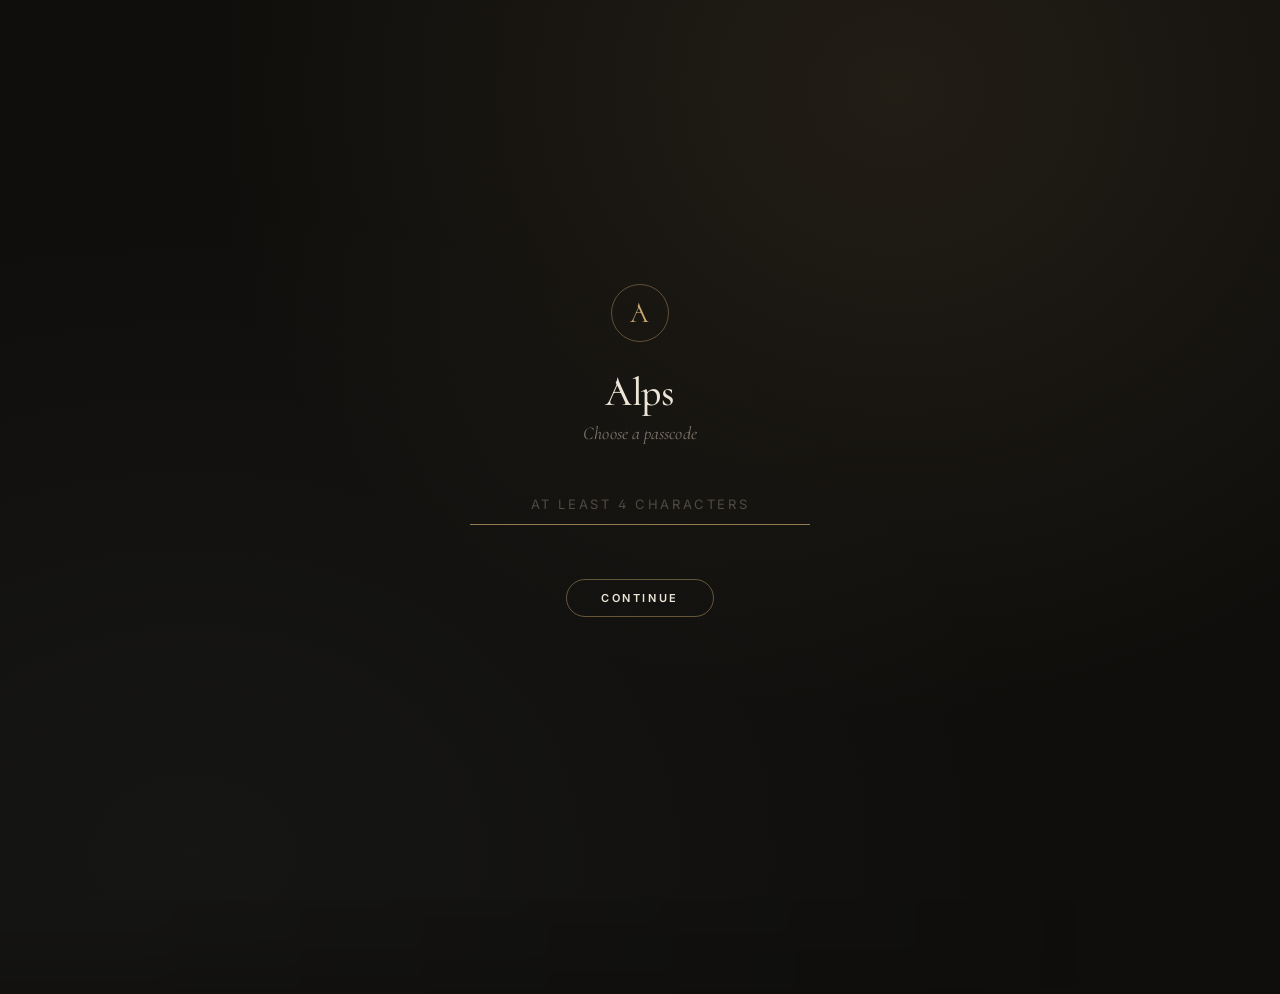
==== commit 68b0acd4: "Add passcode lock screen to every page Co-Authored-By: Claude Opus 5.5 <noreply@anthropic.com>" ====
--- a/finance.html
+++ b/finance.html
@@ -2,6 +2,7 @@
 <html lang="en">
 <head>
 <meta charset="UTF-8">
+<script src="lock.js"></script>
 <meta name="viewport" content="width=device-width, initial-scale=1, maximum-scale=1, user-scalable=no, viewport-fit=cover">
 <meta name="theme-color" content="#0F0E0C">
 <meta name="apple-mobile-web-app-status-bar-style" content="black-translucent">
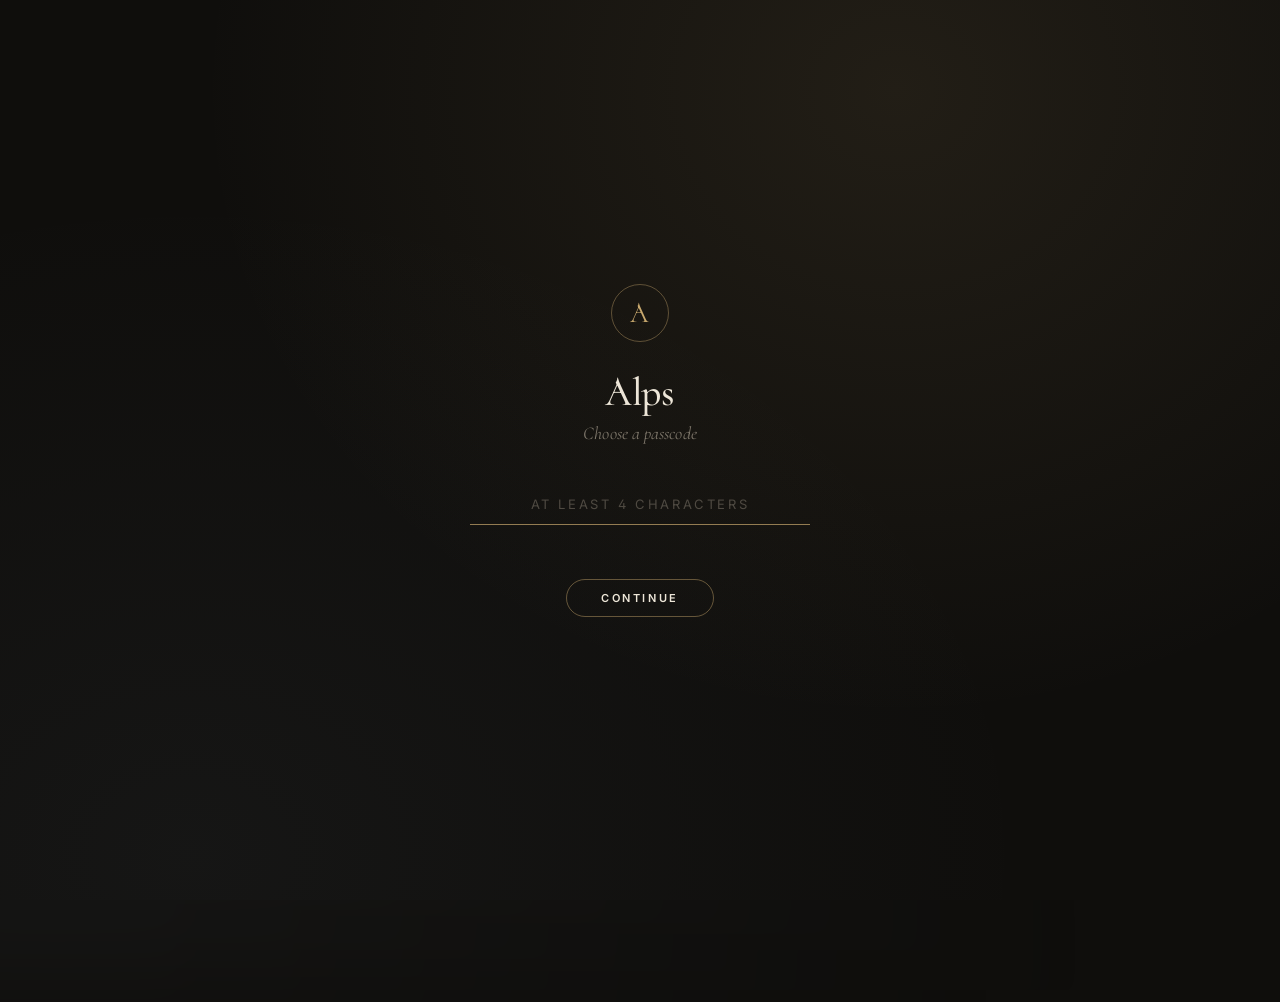
==== commit 787e0a99: "Finish quiet luxury restyle across all pages Champagne primary buttons, gold-tinted selections, seri" ====
--- a/finance.html
+++ b/finance.html
@@ -1686,7 +1686,7 @@
     <div class="card-grid" style="gap:10px">
       <!-- Bank accounts -->
       <div class="card nw-subcard">
-        <div class="label" style="display:flex;justify-content:space-between;align-items:center"><span>🏦 Bank accounts</span><span id="bankTotal" style="font-size:13px;color:var(--text-primary);font-weight:600">0</span></div>
+        <div class="label" style="display:flex;justify-content:space-between;align-items:center"><span>Bank accounts</span><span id="bankTotal" style="font-size:13px;color:var(--text-primary);font-weight:600">0</span></div>
         <div id="bankList" class="nw-list"></div>
         <div class="quick-add">
           <input type="text" placeholder="Account name" id="bankName" />
@@ -1696,7 +1696,7 @@
       </div>
       <!-- Stocks / Investments -->
       <div class="card nw-subcard">
-        <div class="label" style="display:flex;justify-content:space-between;align-items:center"><span>📈 Stocks / Investments</span><span id="stocksTotal" style="font-size:13px;color:var(--text-primary);font-weight:600">0</span></div>
+        <div class="label" style="display:flex;justify-content:space-between;align-items:center"><span>Stocks / Investments</span><span id="stocksTotal" style="font-size:13px;color:var(--text-primary);font-weight:600">0</span></div>
         <div id="stocksList" class="nw-list"></div>
         <div class="quick-add">
           <input type="text" placeholder="Stock / fund" id="stocksName" />
@@ -1706,7 +1706,7 @@
       </div>
       <!-- Crypto -->
       <div class="card nw-subcard">
-        <div class="label" style="display:flex;justify-content:space-between;align-items:center"><span>🪙 Crypto</span><span id="cryptoTotal" style="font-size:13px;color:var(--text-primary);font-weight:600">0</span></div>
+        <div class="label" style="display:flex;justify-content:space-between;align-items:center"><span>Crypto</span><span id="cryptoTotal" style="font-size:13px;color:var(--text-primary);font-weight:600">0</span></div>
         <div id="cryptoList" class="nw-list"></div>
         <div class="quick-add">
           <input type="text" placeholder="Coin / wallet" id="cryptoName" />
@@ -1716,7 +1716,7 @@
       </div>
       <!-- Other assets -->
       <div class="card nw-subcard">
-        <div class="label" style="display:flex;justify-content:space-between;align-items:center"><span>💼 Other assets</span><span id="otherTotal" style="font-size:13px;color:var(--text-primary);font-weight:600">0</span></div>
+        <div class="label" style="display:flex;justify-content:space-between;align-items:center"><span>Other assets</span><span id="otherTotal" style="font-size:13px;color:var(--text-primary);font-weight:600">0</span></div>
         <div id="otherList" class="nw-list"></div>
         <div class="quick-add">
           <input type="text" placeholder="Asset name" id="otherName" />
--- a/theme.css
+++ b/theme.css
@@ -167,3 +167,84 @@
 .gm-progress-num, .stat-num, .dash-title, .po-title, h1, h2 {
   font-variant-numeric: lining-nums tabular-nums;
 }
+
+/* =============================================================
+   POLISH PASS — page-specific refinements
+   ============================================================= */
+
+/* ---------- Topbar spans the full width on template-style pages
+   (hub, Main, Sleep, template) instead of sitting indented. ---------- */
+body:has(> .page) {
+  padding-top: 0 !important;
+  padding-left: 0 !important;
+  padding-right: 0 !important;
+}
+body:has(> .page) > .page {
+  padding-left: 20px;
+  padding-right: 20px;
+  margin-top: 40px;
+}
+@media (max-width: 480px) {
+  body:has(> .page) > .page { padding-left: 14px; padding-right: 14px; margin-top: 28px; }
+}
+
+/* ---------- Primary actions: champagne, not bright white ---------- */
+.gm-add, .po-btn-primary, .po-tw-done-btn, .water-plus-btn, .btn-primary,
+.stack-add-btn, .stack-add-btn:hover {
+  background: linear-gradient(180deg, #D9BD86 0%, #B8975C 100%);
+  color: #1A160F;
+  border-color: transparent;
+  box-shadow:
+    inset 0 1px 0 rgba(255, 244, 220, 0.45),
+    0 6px 20px rgba(0, 0, 0, 0.35);
+}
+.po-btn-primary:hover, .po-tw-done-btn:hover, .water-plus-btn:hover, .btn-primary:hover {
+  filter: brightness(1.05);
+}
+
+/* ---------- Selected segments & pills: soft gold tint ---------- */
+.po-seg-btn.active, .po-reps-pill.active, .po-modal-seg button.active, .seg button.active {
+  background: rgba(201, 169, 110, 0.16);
+  color: var(--lux-ivory);
+  border-color: rgba(201, 169, 110, 0.38);
+  box-shadow: inset 0 0 0 1px rgba(201, 169, 110, 0.32);
+}
+.stack-progress-fill { background: var(--lux-gold); }
+
+/* ---------- Serif numbers & headings ---------- */
+.water-num, .wish-hero-num, #netWorthTotal, #subsTotal, .sf-title, .day-ring-percent {
+  font-family: var(--lux-serif) !important;
+  font-weight: 500 !important;
+  letter-spacing: -0.015em;
+  font-variant-numeric: lining-nums tabular-nums;
+}
+.water-num { font-size: 64px; }
+#netWorthTotal { font-size: 46px !important; }
+#subsTotal { font-size: 36px !important; }
+.sf-title { font-size: 32px; line-height: 1.1; color: var(--lux-ivory); }
+
+/* ---------- Emoji out, quiet type in ---------- */
+.stack-window-icon, .stack-result-icon, .date-emoji,
+.ord-empty-icon, .wish-empty-icon, .gm-streak-icon {
+  display: none !important;
+}
+.section-title-text::before { content: none !important; }
+
+/* Finance bottom tabs: text-only, gold underline on the active one. */
+.bot-tab-icon { display: none; }
+.bot-tab {
+  padding: 14px 18px 12px;
+  border-radius: 0;
+  border: 0;
+  border-bottom: 1px solid transparent;
+}
+.bot-tab:hover { background: transparent; color: var(--lux-stone); }
+.bot-tab.active {
+  background: transparent;
+  color: var(--lux-ivory);
+  border-bottom-color: var(--lux-gold);
+}
+.bot-tab-label { font-weight: 600; letter-spacing: 0.22em; }
+.bottom-tabs::before {
+  background: linear-gradient(90deg, transparent, rgba(201, 169, 110, 0.22), transparent);
+}
